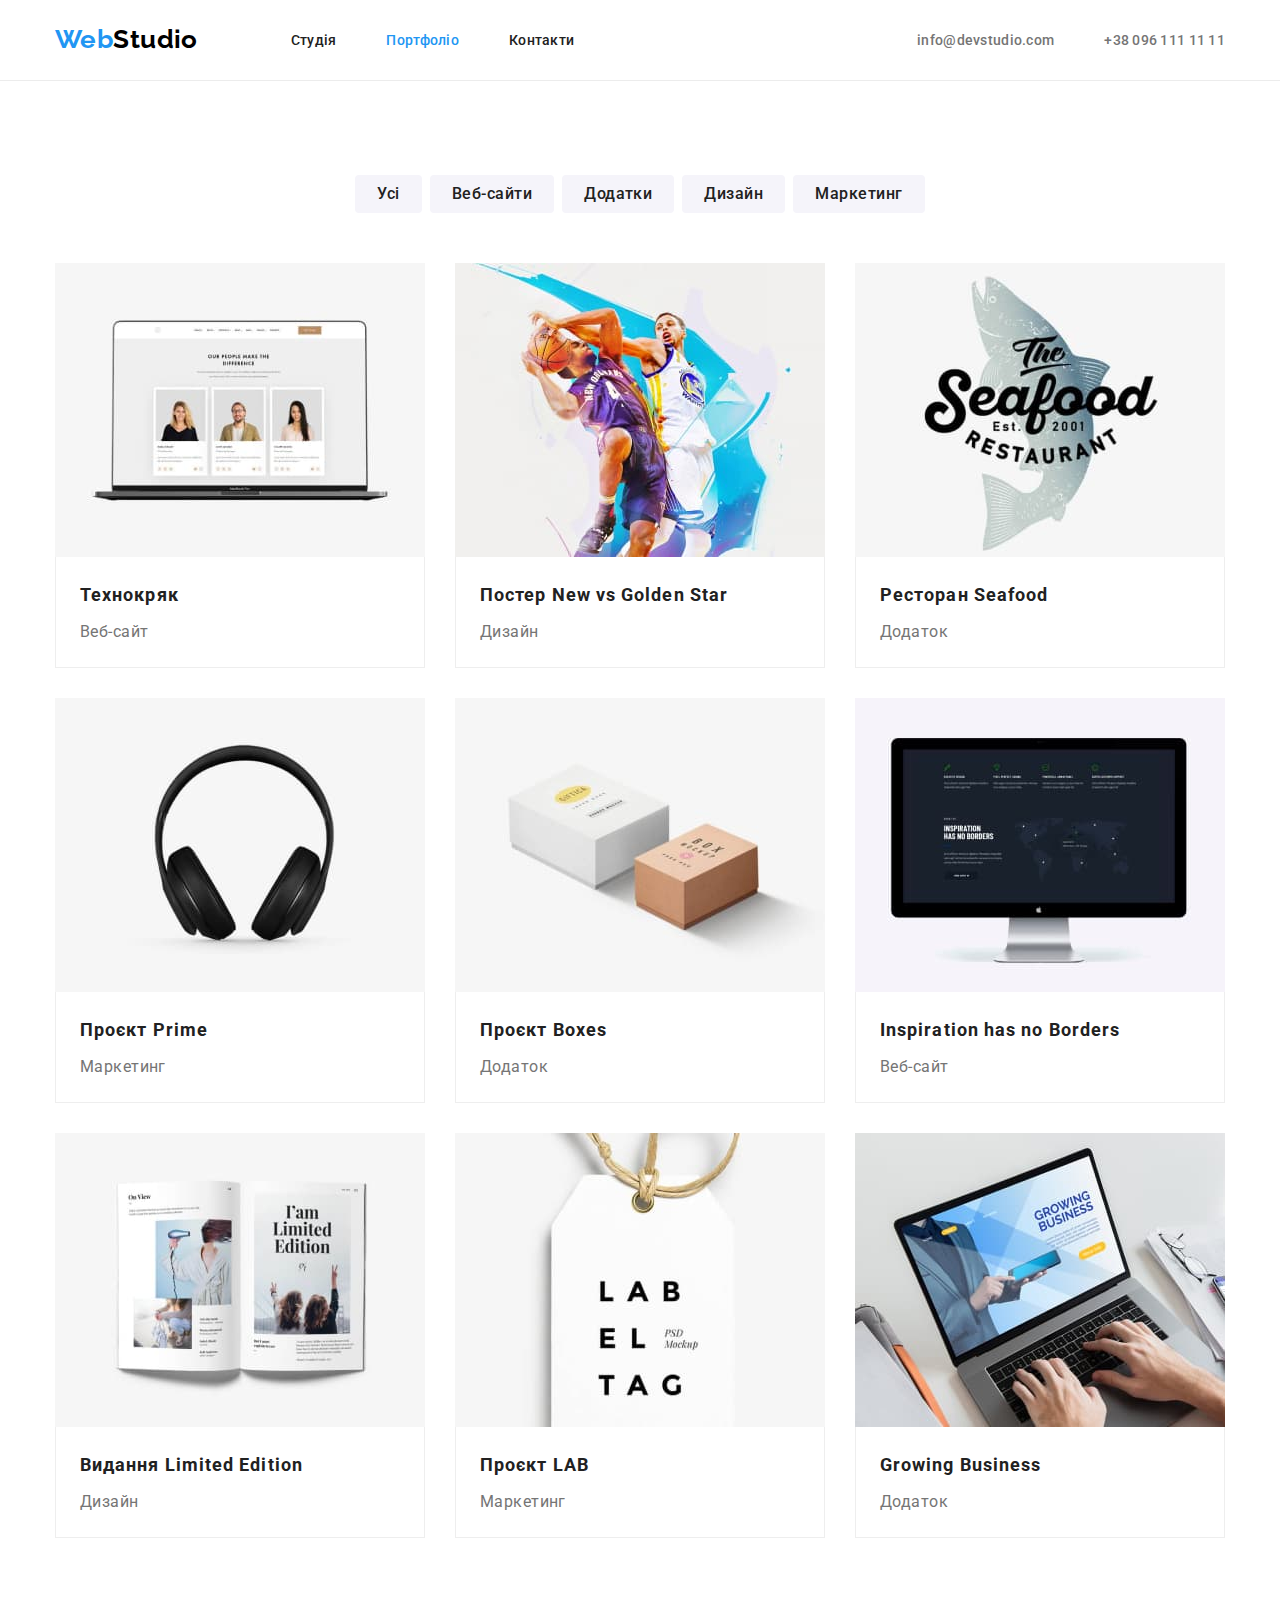
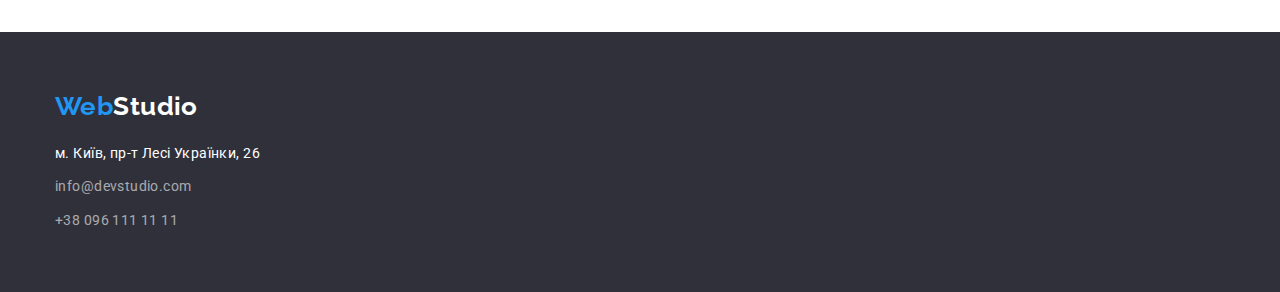
==== portfolio.html @ 5b7ec82a "hw4start" ====
<!DOCTYPE html>
<html lang="uk">
  <head>
    <meta charset="UTF-8" />
    <meta http-equiv="X-UA-Compatible" content="IE=edge" />
    <meta name="viewport" content="width=device-width, initial-scale=1.0" />
    <title>Портфоліо</title>
    <link rel="preconnect" href="https://fonts.googleapis.com" />
    <link rel="preconnect" href="https://fonts.gstatic.com" crossorigin />
    <link
      href="https://fonts.googleapis.com/css2?family=Raleway:wght@700&family=Roboto:wght@400;500;700;900&display=swap"
      rel="stylesheet"
    />
    <link
      rel="stylesheet"
      href="https://cdn.jsdelivr.net/npm/modern-normalize@1.1.0/modern-normalize.min.css"
    />
    <link rel="stylesheet" href="./css/styles.css" />
  </head>
  <body>
    <header class="header-line">
      <div class="container heder-container">
        <nav class="heder-container">
          <a href="./index.html" class="logo header-logo"
            >Web<span class="logo-top">Studio</span></a
          >
          <ul class="site-nav heder-container">
            <li class="menu-item"><a href="./index.html" class="link">Студія</a></li>
            <li class="menu-item"><a href="./portfolio.html" class="link current">Портфоліо</a></li>
            <li class="menu-item"><a href="./index.html" class="link">Контакти</a></li>
          </ul>
        </nav>
        <ul class="header-contacts heder-container">
          <li><a href="mailto:info@devstudio.com" class="above">info@devstudio.com</a></li>
          <li><a href="tel:+380961111111" class="above">+38 096 111 11 11</a></li>
        </ul>
      </div>
    </header>
    <main>
      <section class="portfolio section">
        <div class="container">
          <h1 class="visualy-hidden">Список сфер діяльності</h1>
          <ul class="list-quality buttom-container">
            <li><button type="button" class="button-portfolio">Усі</button></li>
            <li><button type="button" class="button-portfolio">Веб-сайти</button></li>
            <li><button type="button" class="button-portfolio">Додатки</button></li>
            <li><button type="button" class="button-portfolio">Дизайн</button></li>
            <li><button type="button" class="button-portfolio">Маркетинг</button></li>
          </ul>
          <h2 class="visualy-hidden">Сфери діяльності</h2>
          <ul class="projects-title">
            <li class="project-list">
              <img src="./portfolio/tehnokryak.jpg" alt="Технокряк" width="370" />
              <div class="border-card">
                <h3 class="title">Технокряк</h3>
                <p class="list">Веб-сайт</p>
              </div>
            </li>
            <li class="project-list">
              <img
                src="./portfolio/goldenstar.jpg"
                alt="Постер New Orlean vs Golden Star"
                width="370"
              />
              <div class="border-card">
                <h3 class="title">Постер New vs Golden Star</h3>
                <p class="list">Дизайн</p>
              </div>
            </li>
            <li class="project-list">
              <img src="./portfolio/seafood.jpg" alt="Ресторан Seafood" width="370" />
              <div class="border-card">
                <h3 class="title">Ресторан Seafood</h3>
                <p class="list">Додаток</p>
              </div>
            </li>
            <li class="project-list">
              <img src="./portfolio/prime.jpg" alt="Проєкт Prime" width="370" />
              <div class="border-card">
                <h3 class="title">Проєкт Prime</h3>
                <p class="list">Маркетинг</p>
              </div>
            </li>
            <li class="project-list">
              <img src="./portfolio/boxes.jpg" alt="Проєкт Boxes" width="370" />
              <div class="border-card">
                <h3 class="title">Проєкт Boxes</h3>
                <p class="list">Додаток</p>
              </div>
            </li>
            <li class="project-list">
              <img src="./portfolio/inspiration.jpg" alt="Inspiration has no Borders" width="370" />
              <div class="border-card">
                <h3 class="title">Inspiration has no Borders</h3>
                <p class="list">Веб-сайт</p>
              </div>
            </li>
            <li class="project-list">
              <img src="./portfolio/limitededition.jpg" alt="Видання Limited Edition" width="370" />
              <div class="border-card">
                <h3 class="title">Видання Limited Edition</h3>
                <p class="list">Дизайн</p>
              </div>
            </li>
            <li class="project-list">
              <img src="./portfolio/lab.jpg" alt="Проєкт LAB" width="370" />
              <div class="border-card">
                <h3 class="title">Проєкт LAB</h3>
                <p class="list">Маркетинг</p>
              </div>
            </li>
            <li class="project-list">
              <img src="./portfolio/growingbusiness.jpg" alt="Growing Business" width="370" />
              <div class="border-card">
                <h3 class="title">Growing Business</h3>
                <p class="list">Додаток</p>
              </div>
            </li>
          </ul>
        </div>
      </section>
    </main>
    <footer class="site-down">
      <div class="container footer-container">
        <a href="./index.html" class="logo logo-footer">Web<span class="logo-down">Studio</span></a>
        <address class="address">
          <ul class="address-list">
            <li class="address-list-container">
              <a
                href="https://goo.gl/maps/CPtrU1FHBa2aNyZL9"
                target="_blank"
                rel="noopener noreferrer nofollow"
                class="link"
              >
                м. Київ, пр-т Лесі Українки, 26</a
              >
            </li>
            <li class="address-list-container">
              <a href="mailto:info@devstudio.com" class="list">info@devstudio.com</a>
            </li>
            <li class="address-list-container">
              <a href="tel:+380961111111" class="list">+38 096 111 11 11</a>
            </li>
          </ul>
        </address>
      </div>
    </footer>
  </body>
</html>
---- css/styles.css ----
:root {
    --primary-text-color: #212121;
    --secondary-text-color: #757575;
    --accent-text-color: #2196F3;
    --accent-secondary-text-color: #FFFFFF;
    --primary-bcg-color: #2F303A;
    --secondary-bcg-color: #F5F4FA;
    --other-bcg-color: #EEEEEE;
    --text-logo-color: #000000;
    --hr-line-color: #ECECEC;
    --contacts-footer-color: rgba(255, 255, 255, 0.6);
}
*{
    box-sizing: border-box;
}

h1,
h2,
h3,
h4,
p {
    margin-top: 0;
    margin-bottom: 0;
}

ul,
ol {
    margin-top: 0;
    margin-bottom: 0;
    padding-left: 0;
}

img {
    display: block;
}

body {
    background-color: var(--accent-secondary-text-color);
    color: var(--secondary-text-color);
    font-family: Roboto, sans-serif;
    letter-spacing: 0.03em;
    font-size: 14px;

}

.visualy-hidden {
    position: absolute;
    width: 1px;
    height: 1px;
    margin: -1px;
    border: 0;
    padding: 0;

    white-space: nowrap;
    clip-path: inset(100%);
    clip: rect(0 0 0 0);
    overflow: hidden;
}


.button {
    font-family: Roboto, sans-serif;
    font-weight: 700;
    font-size: 16px;
    line-height: 1.87;
    letter-spacing: 0.06em;
    padding: 10px 32px;
    background-color: var(--accent-text-color);
    color: var(--accent-secondary-text-color);
    cursor: pointer;
    min-width: 216px;
    box-shadow: 0px 4px 4px rgba(0, 0, 0, 0.15);
    border-radius: 4px;
    border: none;
    margin: auto;
}
.container {
    width: 1200px;
    margin-left: auto;
    margin-right: auto;
    padding-right: 15px;
    padding-left: 15px;
}
.section {
    padding-top: 94px;
    padding-bottom: 94px;
}

/* Логотип  */

.logo {
    color: var(--accent-text-color);
    font-family: Raleway, sans-serif;
    font-weight: 700;
    font-size: 26px;
    text-decoration: none;
    margin-right: 93px;
   
}

.logo-top {
    color: var(--text-logo-color);
}

.logo-down {
    color: var(--accent-secondary-text-color);
}
.header-logo{
    padding: 25px 0;
}
/* < !-- Навигация по сайту  --> */

.site-nav .link {
    color: var(--primary-text-color);
    font-weight: 500;
    letter-spacing: 0.02em;
    text-decoration: none;
    cursor: pointer;
   
   

}
.site-nav{
column-gap: 50px;
}

.site-nav .link:hover,
.site-nav .link:focus {
    color: var(--accent-text-color);
}

/* Контакты */
.heder-container{
display: flex;
align-items: center;
}
.header-contacts,
.site-nav {
    list-style: none;
}
.header-contacts{
    margin-left: auto;
    column-gap: 50px;
}

.site-nav .link:hover,
.site-nav .link:focus {
    color: var(--accent-text-color);
}

.site-nav .link.current {
    color: var(--accent-text-color);
}

.header-contacts .above {
    color: var(--secondary-text-color);
    font-weight: 500;
    letter-spacing: 0.02em;
    text-decoration: none;
}

.header-contacts .above:hover,
.header-contacts .above:focus {
    color: var(--accent-text-color);
}

/* Фон*/

.hero {
    background-color: var(--primary-bcg-color);
    padding: 200px 0;
    text-align: center;
    }



.hero-title {
    font-weight: 900;
    font-size: 44px;
    line-height: 1.36;
    width: 696px;
    text-align: center;
    letter-spacing: 0.06em;
    text-transform: uppercase;
    color: var(--accent-secondary-text-color);
    align-items: center;
    margin: auto;
    margin-bottom: 30px;
    
}

/* Пункты*/
/* Наш подход */
.list-quality-container{
    display: flex;
   column-gap: 30px;
}

.list-photo,
.list-quality {
    list-style: none;
}

.quality-title {
    font-weight: 700;
    font-size: 36px;
    text-align: center;
    color: var(--primary-text-color);
}

.list-title {
    font-size: 14px;
    font-weight: 700;
    line-height: 1.14;
    color: var(--primary-text-color);
    text-transform: uppercase;
}

.list-quality .text {
    line-height: 1.72;
    color: var(--secondary-text-color);
}

/* Чем занимаемся */

.work-title {
    font-weight: 700;
    font-size: 36px;
    line-height: 1.16;
    text-align: center;
    color: var(--primary-text-color);
    margin-bottom: 50px;
}

.work-title .list {
    list-style: none;
}
.list-photo-container{
    display: flex;
    column-gap: 30px;
}
.work{
    padding-top: 0;
}

/* Наша команда*/

.list-name {
    list-style: none;
}

.employees {
    background-color: #F5F4FA;
}

.employees-title {
    font-weight: 700;
    font-size: 36px;
    line-height: 1.16;
    text-align: center;
    color: var(--primary-text-color);
    margin-bottom: 50px;

}

.list-name .title-name {
    font-weight: 500;
    font-size: 16px;
    color: var(--primary-text-color);
}
.list-name-container{
    display: flex;
    column-gap: 30px;
    text-align: center;
}
    
    .title-name {   
    background-color: var(--accent-secondary-text-color);
    box-shadow: 0px 1px 3px rgba(0, 0, 0, 0.12), 0px 1px 1px rgba(0, 0, 0, 0.14), 0px 2px 1px rgba(0, 0, 0, 0.2);
    border-radius: 0px 0px 4px 4px;
}
.team{
    padding:30px 0;
}
.name-container{
    font-weight: 500;
    font-size: 16px;
    line-height: 19px;
    
}
.text{

    margin-top: 10px;
}

.list-name .text {
    font-weight: 400;
    font-size: 16px;
    color: var(--secondary-text-color);
}

/* Футер*/

.site-down {
    background-color: var(--primary-bcg-color);
    padding: 60px 0;
}

.address {
    font-style: normal;
    margin-top: 20px;
}

.address .address-list {
    list-style: none;
    display: flex;
    flex-direction: column;
}
.address-list-container:not(:last-child){
    margin-bottom: 9px;
}
.address-list .link {
    color: var(--accent-secondary-text-color);
    line-height: 1.72;
    text-decoration: none;
    
}

.address-list .list {
    line-height: 1.72;
    color: rgba(255, 255, 255, 0.6);
    text-decoration: none;
}

.address-list .link:hover,
.address-list .link:focus {
    color: var(--accent-text-color);
}

.address-list .list:hover,
.address-list .list:focus {
    color: var(--accent-text-color);
}

/* Портфолио */
.header-line{
    border-bottom: 1px solid var(--hr-line-color);
}
.portfolio {
    list-style: none;
}

.button-portfolio {
    font-family: 'Roboto';
    font-style: normal;
    font-weight: 500;
    font-size: 16px;
    line-height: 1.62;
    letter-spacing: 0.03em;
    color: var(--primary-text-color);
    background-color: var(--secondary-bcg-color);
    border-radius: 4px;
    padding: 6px 22px;
    border: none;
    cursor: pointer;
}
.buttom-container{
    display: flex;
    column-gap: 8px;
    justify-content: center;
    margin-bottom: 50px;
}
.button-portfolio:hover,
.button-portfolio:focus {
    background-color: var(--accent-text-color);
    color: var(--accent-secondary-text-color);
    box-shadow: 0px 3px 1px rgba(0, 0, 0, 0.1), 0px 1px 2px rgba(0, 0, 0, 0.08), 0px 2px 2px rgba(0, 0, 0, 0.12);
}

.projects {
    font-weight: 700;
    font-size: 36px;
    text-align: center;
    color: var(--primary-text-color);
}

.border-card{
    padding-top: 20px;
    padding-left: 24px;
    padding-bottom: 20px;
    padding-right: 24px;
    border: 1px solid #EEEEEE;
    border-top: none;
}

.project-list .title {
    font-weight: 700;
    font-size: 18px;
    line-height: 2;
    letter-spacing: 0.06em;
    color: var(--primary-text-color);
    margin-bottom: 4px;
}

.project-list .list {
    font-size: 16px;
    line-height: 1.87;
    
    
}

.projects-title {
    list-style: none;
    display: flex;
    flex-wrap: wrap;
    gap: 30px;
    justify-content: center; 
}
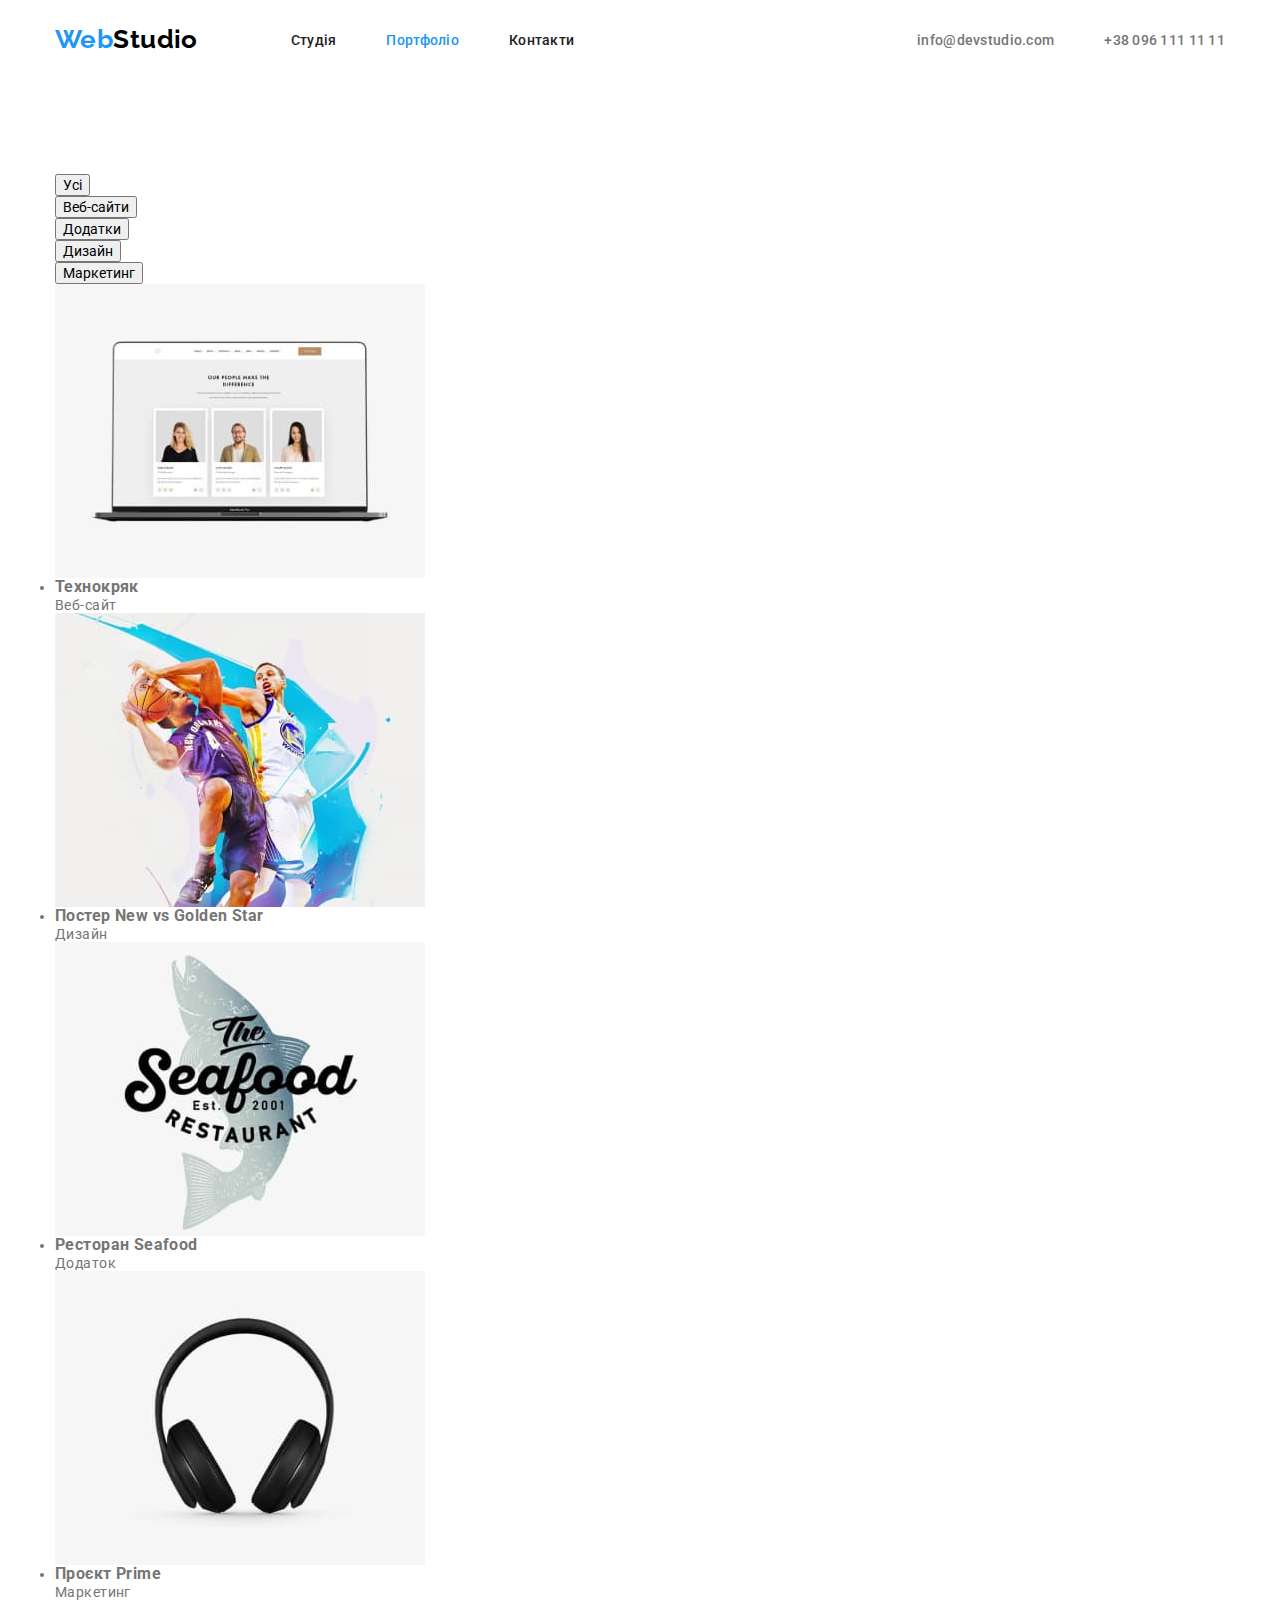
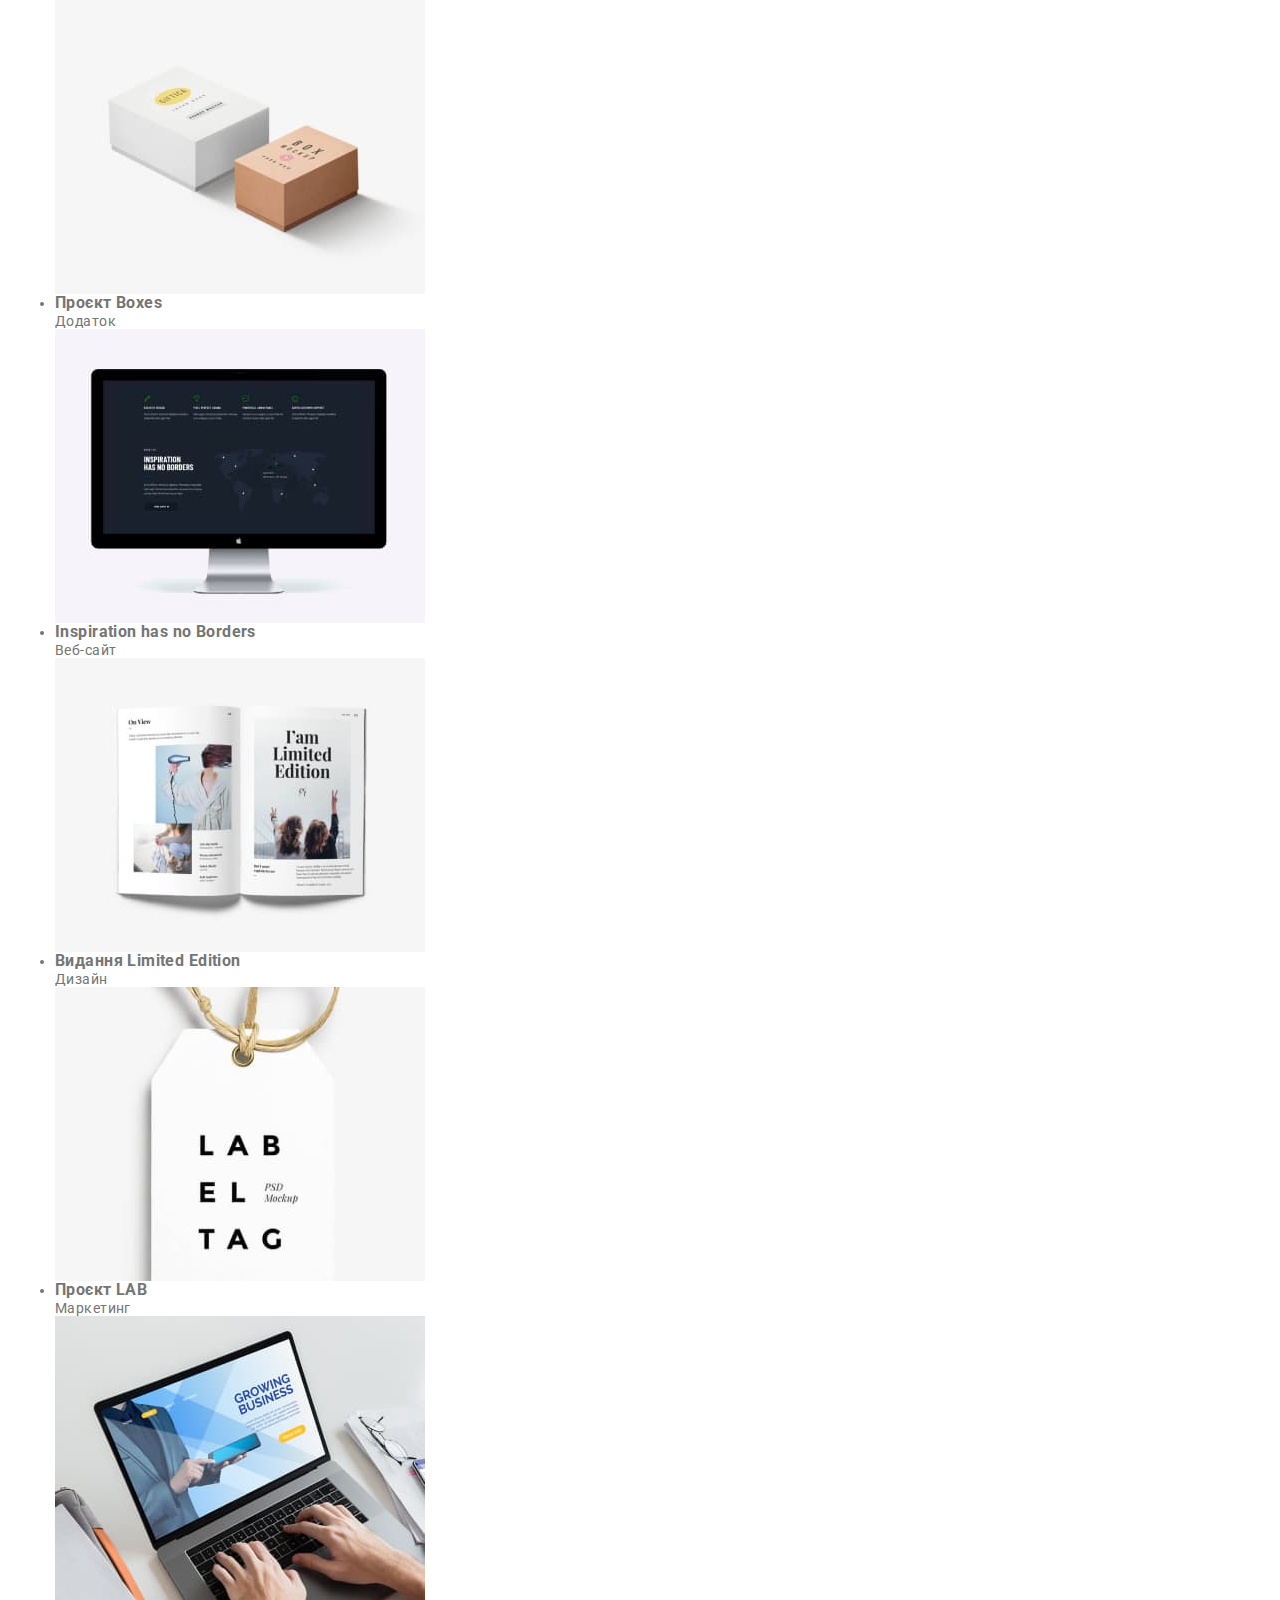
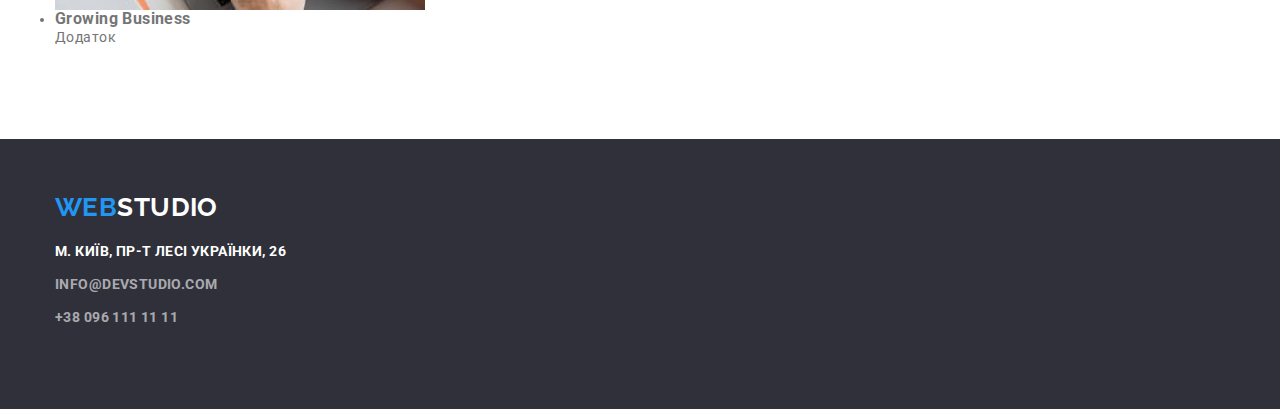
==== commit 64bb6fef: "chengeshw" ====
--- a/portfolio.html
+++ b/portfolio.html
@@ -15,7 +15,8 @@
       rel="stylesheet"
       href="https://cdn.jsdelivr.net/npm/modern-normalize@1.1.0/modern-normalize.min.css"
     />
-    <link rel="stylesheet" href="./css/styles.css" />
+    <link rel="stylesheet" href="./css/styles.css" 
+    />
   </head>
   <body>
     <header class="header-line">
--- a/css/styles.css
+++ b/css/styles.css
@@ -151,18 +151,38 @@
 .site-nav .link.current {
     color: var(--accent-text-color);
 }
+.icon-contacts{
+    display: flex;
+    align-items:center ;
+}
+
 
 .header-contacts .above {
+    display: inline-flex;
+    align-items: center;
     color: var(--secondary-text-color);
     font-weight: 500;
     letter-spacing: 0.02em;
     text-decoration: none;
 }
-
+.icon-phone {
+    width: 10px;
+    height: 16px;
+    fill: #757575;
+    margin-right: 10px;
+}
+
+.icon-envelope {
+    width: 16px;
+    height: 12px;
+    fill: #757575;
+    margin-right: 10px;
+}
 .header-contacts .above:hover,
 .header-contacts .above:focus {
     color: var(--accent-text-color);
 }
+
 
 /* Фон*/
 
@@ -170,6 +190,8 @@
     background-color: var(--primary-bcg-color);
     padding: 200px 0;
     text-align: center;
+    background-image: linear-gradient(rgba(47, 48, 58, 0.4),rgba(47, 48, 58, 0.4)), url("../img/imghero.jpg");
+    background-size: cover;
     }
 
 
@@ -194,6 +216,7 @@
 .list-quality-container{
     display: flex;
    column-gap: 30px;
+
 }
 
 .list-photo,
@@ -206,6 +229,24 @@
     font-size: 36px;
     text-align: center;
     color: var(--primary-text-color);
+}
+.icon-border{
+    display: flex;
+    justify-content: center;
+    align-items: center;
+    width: 270px;
+    height: 120px;
+    background-color: var(--secondary-bcg-color);
+    border-radius: 4px;
+    margin-bottom: 30px;
+}
+
+.icon-quality {
+        width: 70px;
+        height: 70px;
+
+        
+        
 }
 
 .list-title {
@@ -274,7 +315,7 @@
     text-align: center;
 }
     
-    .title-name {   
+.title-name {   
     background-color: var(--accent-secondary-text-color);
     box-shadow: 0px 1px 3px rgba(0, 0, 0, 0.12), 0px 1px 1px rgba(0, 0, 0, 0.14), 0px 2px 1px rgba(0, 0, 0, 0.2);
     border-radius: 0px 0px 4px 4px;
@@ -291,6 +332,7 @@
 .text{
 
     margin-top: 10px;
+    margin-bottom: 16px;
 }
 
 .list-name .text {
@@ -298,10 +340,82 @@
     font-size: 16px;
     color: var(--secondary-text-color);
 }
+.social-list {
+    display: flex;
+    list-style: none;
+    justify-content: center;
+    column-gap: 10px;
+}
+.sotial-list-link {
+    display: flex;
+    align-items: center;
+    justify-content: center;
+    width: 44px;
+    height: 44px;
+    border-radius: 50%;
+    background-color: #FFFFFF;
+}
+.sotial-list-link:hover,
+.sotial-list-link:focus{
+    background-color: var(--accent-text-color);
+}
+.sotial-list-icon{
+    width: 20px;
+    height: 20px;
+    fill: #AFB1B8;
+}
+.sotial-list-link:hover .sotial-list-icon,
+.sotial-list-link:focus .sotial-list-icon {
+    fill: var(--accent-secondary-text-color);
+}
+/* Постійні клієнти*/
+
+.customer-title {
+    font-weight: 700;
+    font-size: 36px;
+    line-height: 42px;
+    text-align: center;
+    letter-spacing: 0.03em;
+   color: var(--primary-text-color);
+   margin-bottom: 50px;
+}
+.customer-list{
+    display: flex;
+    gap: 30px;
+    list-style: none;
+  }
+  .customer-link {
+      display: flex;
+      align-items: center;
+      justify-content: center;
+      width: 170px;
+      height: 92px;
+      border: 1px solid #AFB1B8;
+      border-radius: 4px;
+  }
+  .customer-link:hover,
+  .customer-link:focus {
+      border-color: var(--accent-text-color);
+  }
+.customer-icon {
+    width: 106px;
+    height: 60px;
+    fill: #AFB1B8;
+    
+}
+
+.customer-link:hover .customer-icon,
+.customer-link:focus .customer-icon{
+    fill: var(--accent-text-color);
+    cursor: pointer;
+}
+
 
 /* Футер*/
 
 .site-down {
+    display: flex;
+    align-items: baseline;
     background-color: var(--primary-bcg-color);
     padding: 60px 0;
 }
@@ -315,6 +429,7 @@
     list-style: none;
     display: flex;
     flex-direction: column;
+    margin-right: 70px;
 }
 .address-list-container:not(:last-child){
     margin-bottom: 9px;
@@ -341,9 +456,56 @@
 .address-list .list:focus {
     color: var(--accent-text-color);
 }
+.footer-social{
+    align-items: baseline;
+}
+.footer-container{
+    font-weight: 700;
+        font-size: 14px;
+        line-height: 16px;
+        letter-spacing: 0.03em;
+        text-transform: uppercase;
+        color: #FFFFFF;
+        margin-bottom: 20px;
+   
+}
+
+.footer-social-list {
+    display: flex;
+    list-style: none;
+    justify-content: center;
+    column-gap: 10px;
+}
+
+.footer-sotial-list-link {
+    display: flex;
+    align-items: center;
+    justify-content: center;
+    width: 44px;
+    height: 44px;
+    border-radius: 50%;
+    background-color:  rgba(255, 255, 255, 0.1);
+    box-shadow: 0px 4px 4px rgba(0, 0, 0, 0.25);
+}
+
+.footer-sotial-list-link:hover,
+.footer-sotial-list-link:focus {
+    background-color: var(--accent-text-color);
+}
+
+.footer-sotial-list-icon {
+    width: 20px;
+    height: 20px;
+    fill: var(--accent-secondary-text-color);
+}
+
+.footer-sotial-list-link:hover .footer-sotial-list-icon,
+.footer-sotial-list-link:focus .footer-sotial-list-icon {
+    fill: var(--accent-secondary-text-color);
 
 /* Портфолио */
-.header-line{
+
+.header-line {
     border-bottom: 1px solid var(--hr-line-color);
 }
 .portfolio {
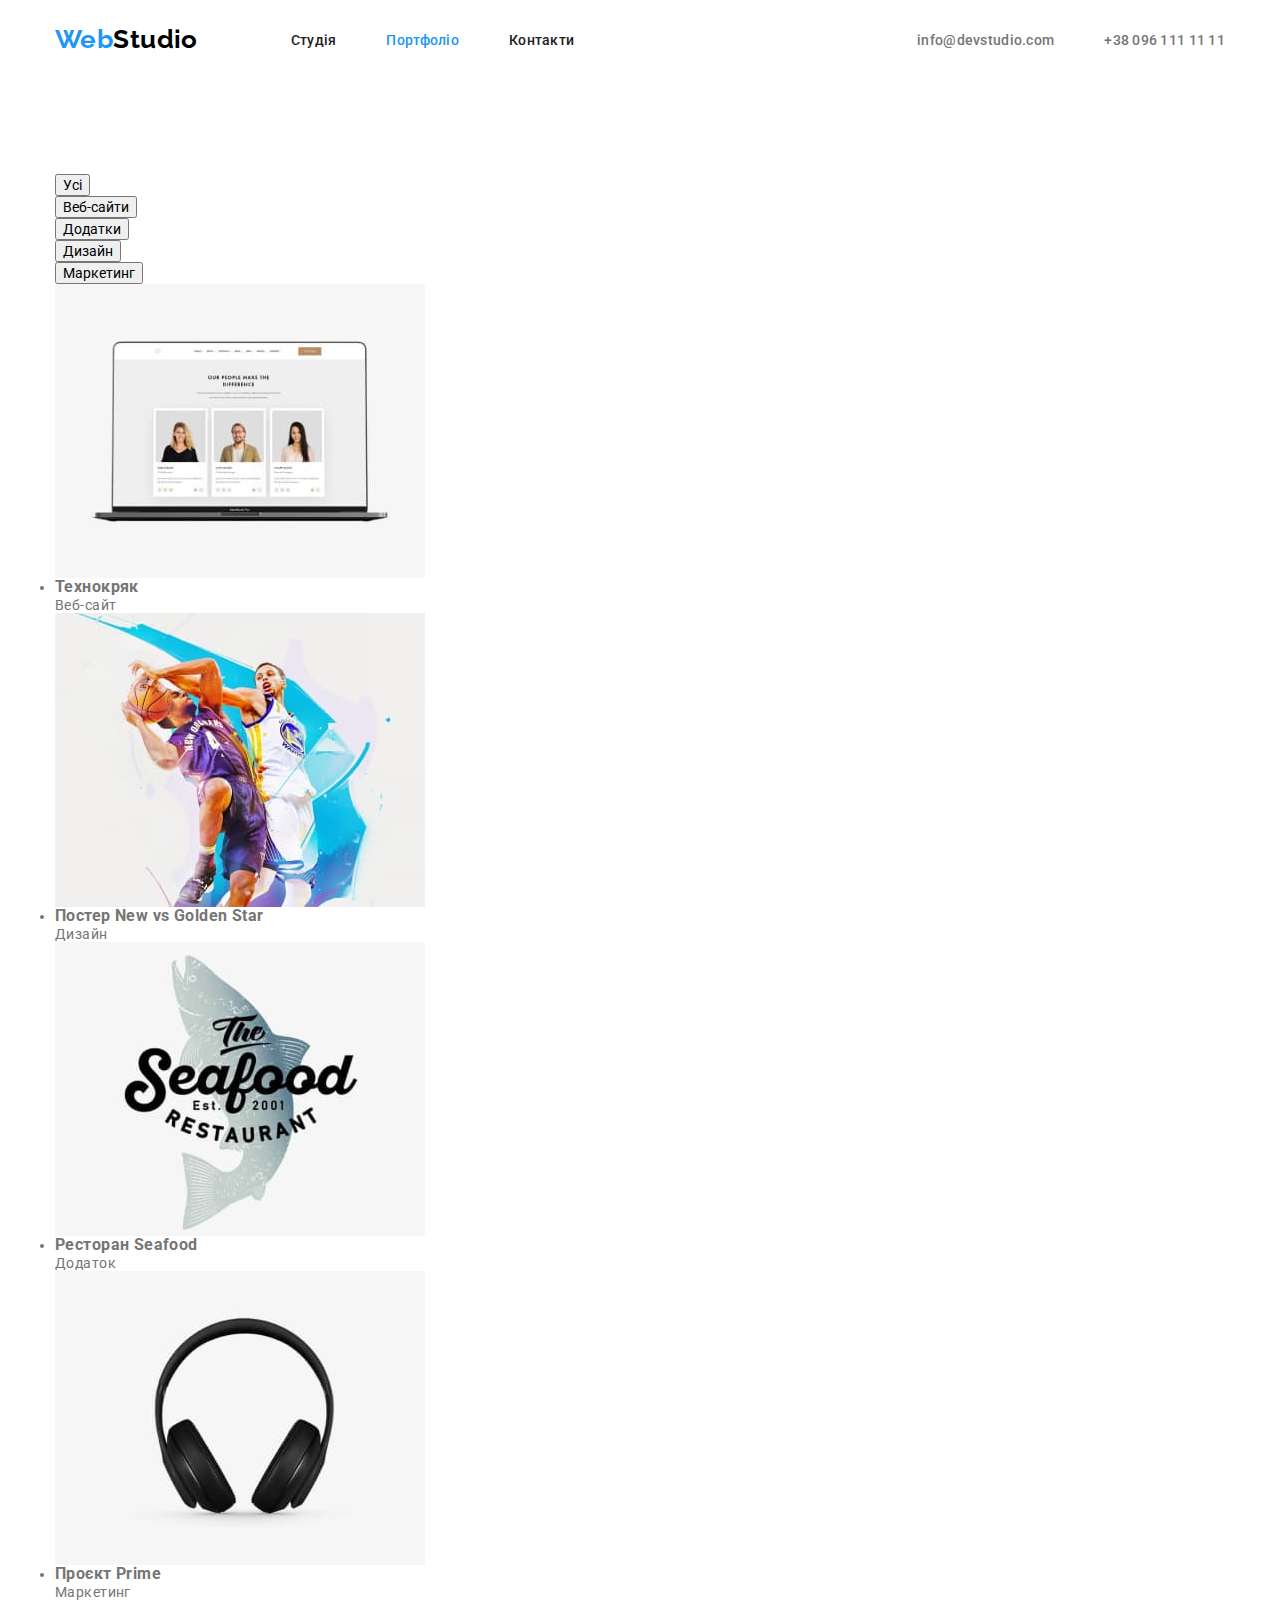
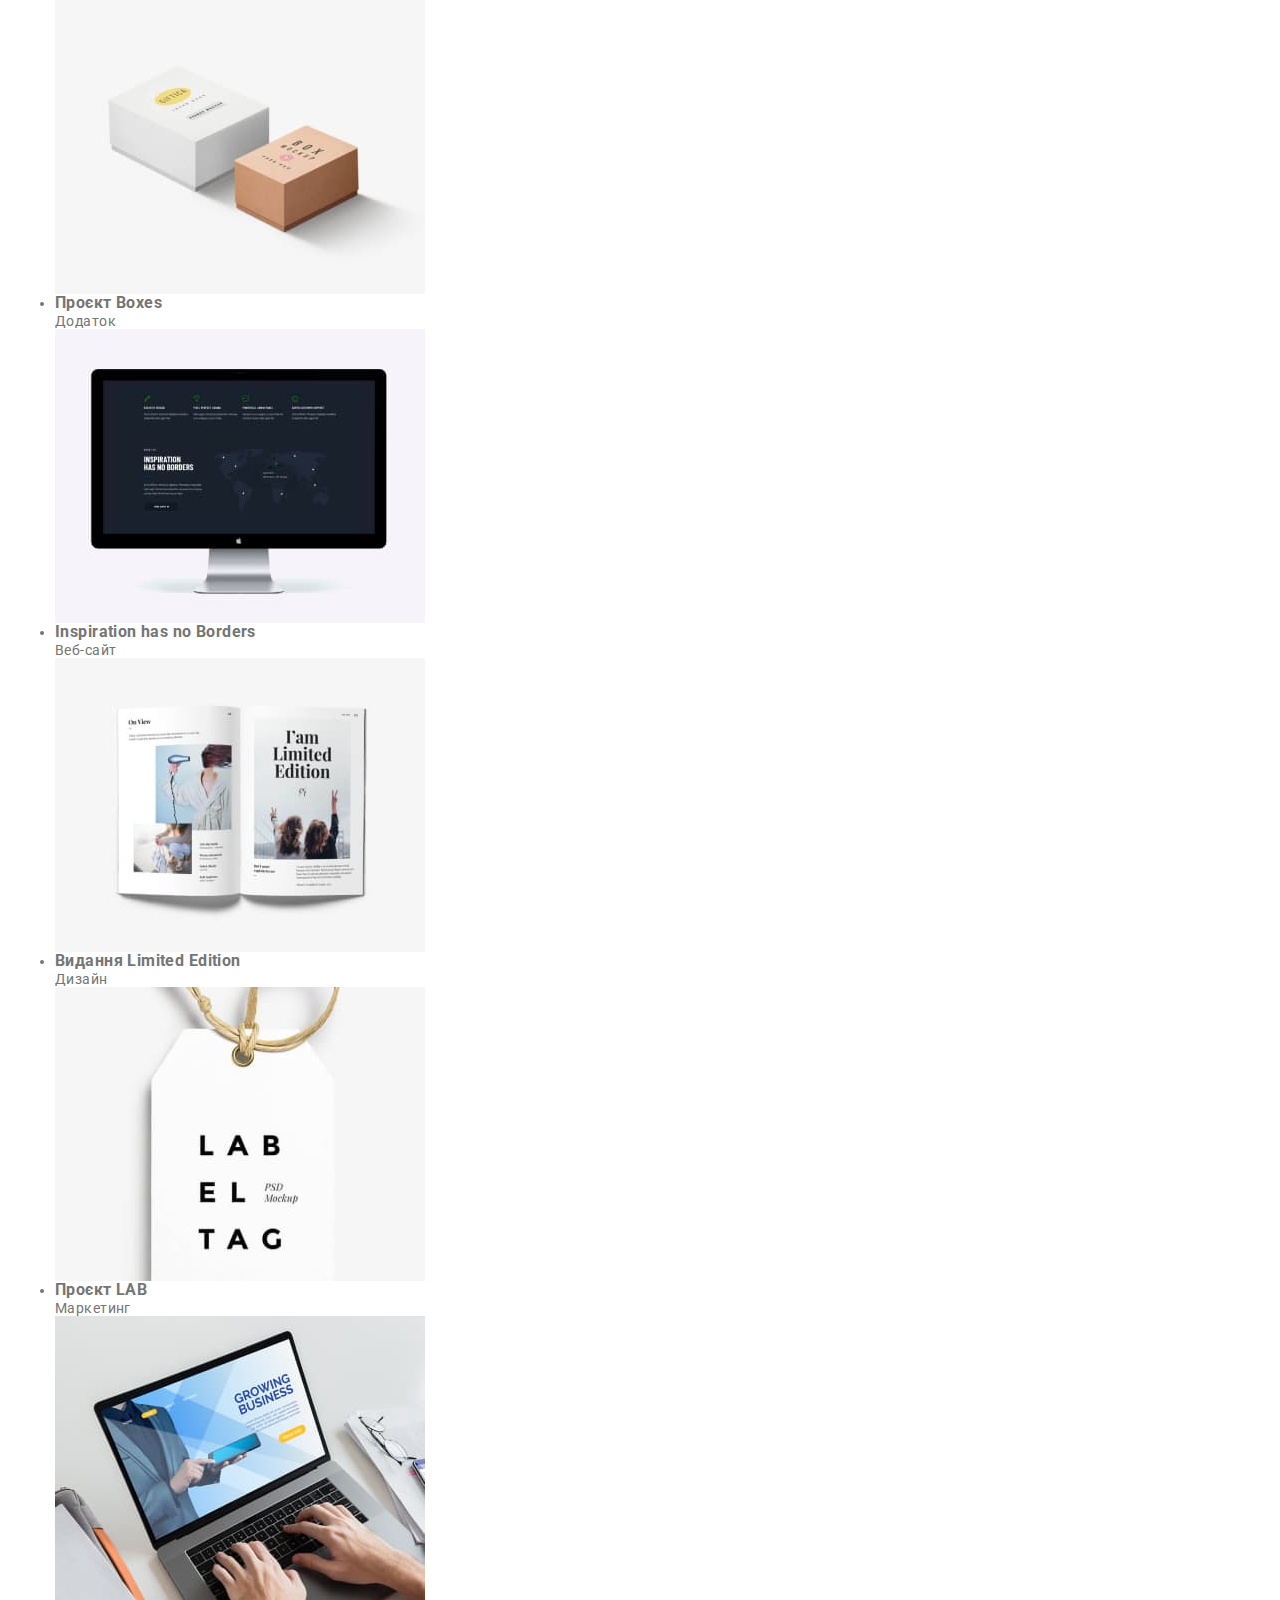
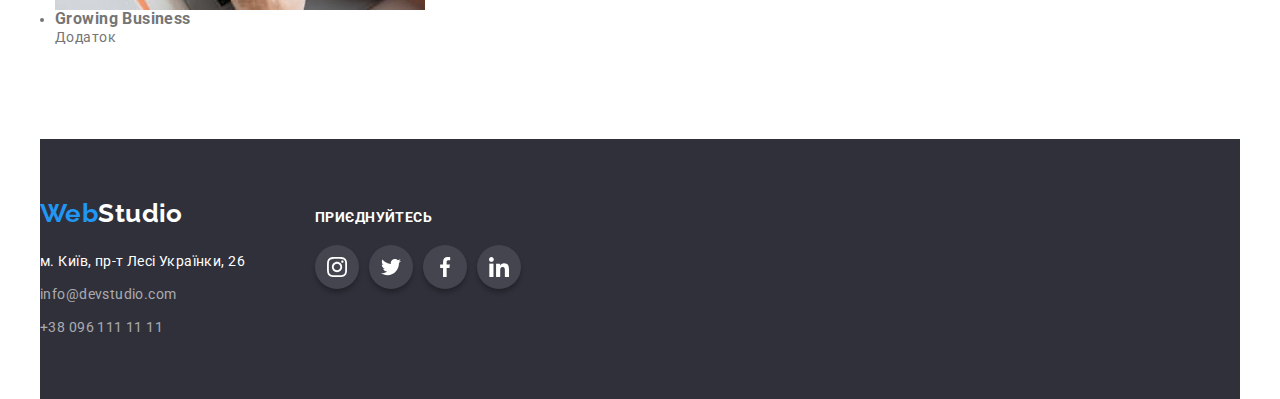
==== commit 75bf0014: "portfoliofooter" ====
--- a/portfolio.html
+++ b/portfolio.html
@@ -15,8 +15,7 @@
       rel="stylesheet"
       href="https://cdn.jsdelivr.net/npm/modern-normalize@1.1.0/modern-normalize.min.css"
     />
-    <link rel="stylesheet" href="./css/styles.css" 
-    />
+        <link rel="stylesheet" href="./css/styles.css" />
   </head>
   <body>
     <header class="header-line">
@@ -121,8 +120,8 @@
         </div>
       </section>
     </main>
-    <footer class="site-down">
-      <div class="container footer-container">
+    <footer class="site-down container">
+      <div class ="">
         <a href="./index.html" class="logo logo-footer">Web<span class="logo-down">Studio</span></a>
         <address class="address">
           <ul class="address-list">
@@ -144,7 +143,40 @@
             </li>
           </ul>
         </address>
-      </div>
+        </div>
+             <div class="footer-social">
+                <h3 class="footer-container">приєднуйтесь</h3>
+                <ul class="footer-social-list">
+                  <li class="footer-social-list-item">
+                    <a href="" class="footer-sotial-list-link">
+                      <svg aria-label="іконка інстаграму" class="footer-sotial-list-icon">
+                        <use href="./images/sprite.svg#icon-instagram"></use>
+                      </svg>
+                    </a>
+                  </li>
+                  <li class="footer-social-list-item">
+                    <a href="" class="footer-sotial-list-link">
+                      <svg aria-label="іконка твітеру" class="footer-sotial-list-icon">
+                        <use href="./images/sprite.svg#icon-twitter"></use>
+                      </svg>
+                    </a>
+                  </li>
+                  <li class="footer-social-list-item">
+                    <a href="" class="footer-sotial-list-link">
+                      <svg aria-label="іконка фейсбуку" class="footer-sotial-list-icon">
+                        <use href="./images/sprite.svg#icon-facebook"></use>
+                      </svg>
+                    </a>
+                  </li>
+                  <li class="footer-social-list-item">
+                    <a href="" class="footer-sotial-list-link">
+                      <svg aria-label="іконка лікедину" class="footer-sotial-list-icon">
+                        <use href="./images/sprite.svg#icon-linkedin"></use>
+                      </svg>
+                    </a>
+                  </li>
+                </ul>
+              </div>
     </footer>
   </body>
 </html>
--- a/css/styles.css
+++ b/css/styles.css
@@ -508,6 +508,7 @@
 .header-line {
     border-bottom: 1px solid var(--hr-line-color);
 }
+
 .portfolio {
     list-style: none;
 }
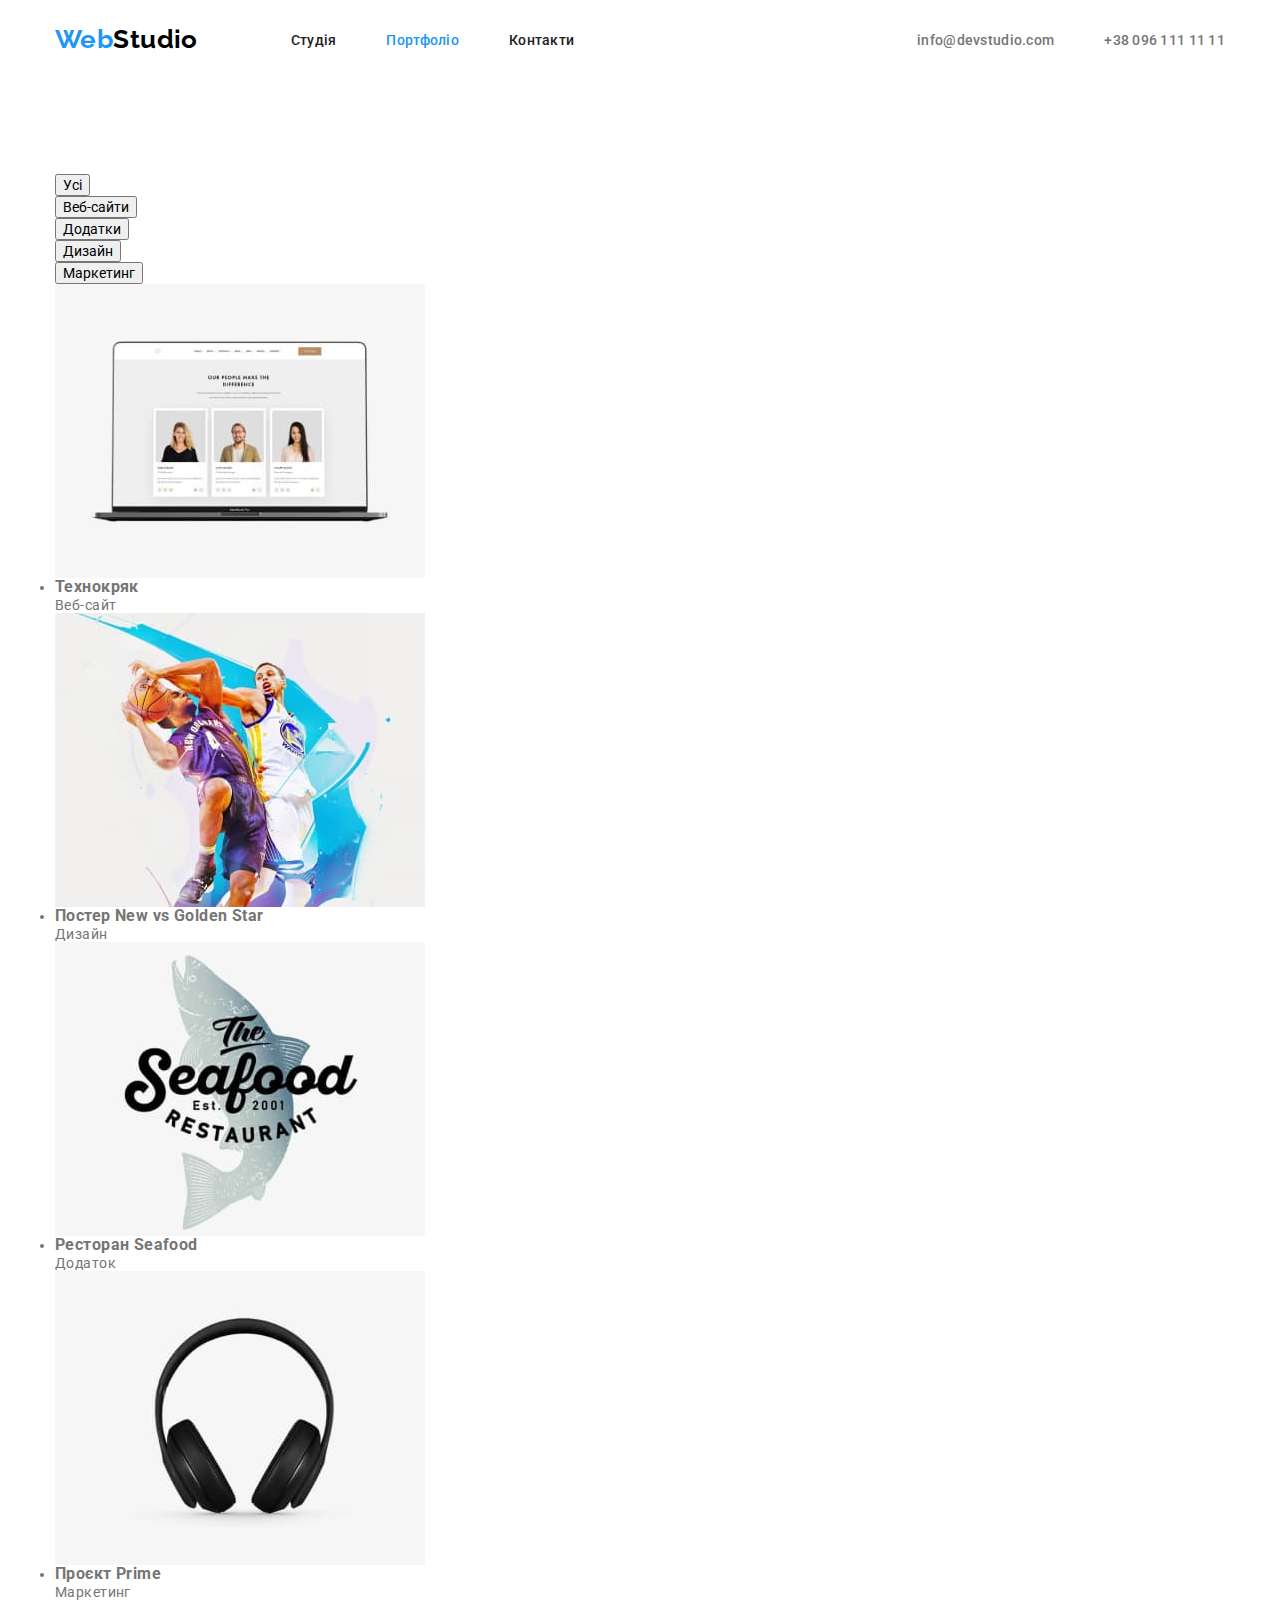
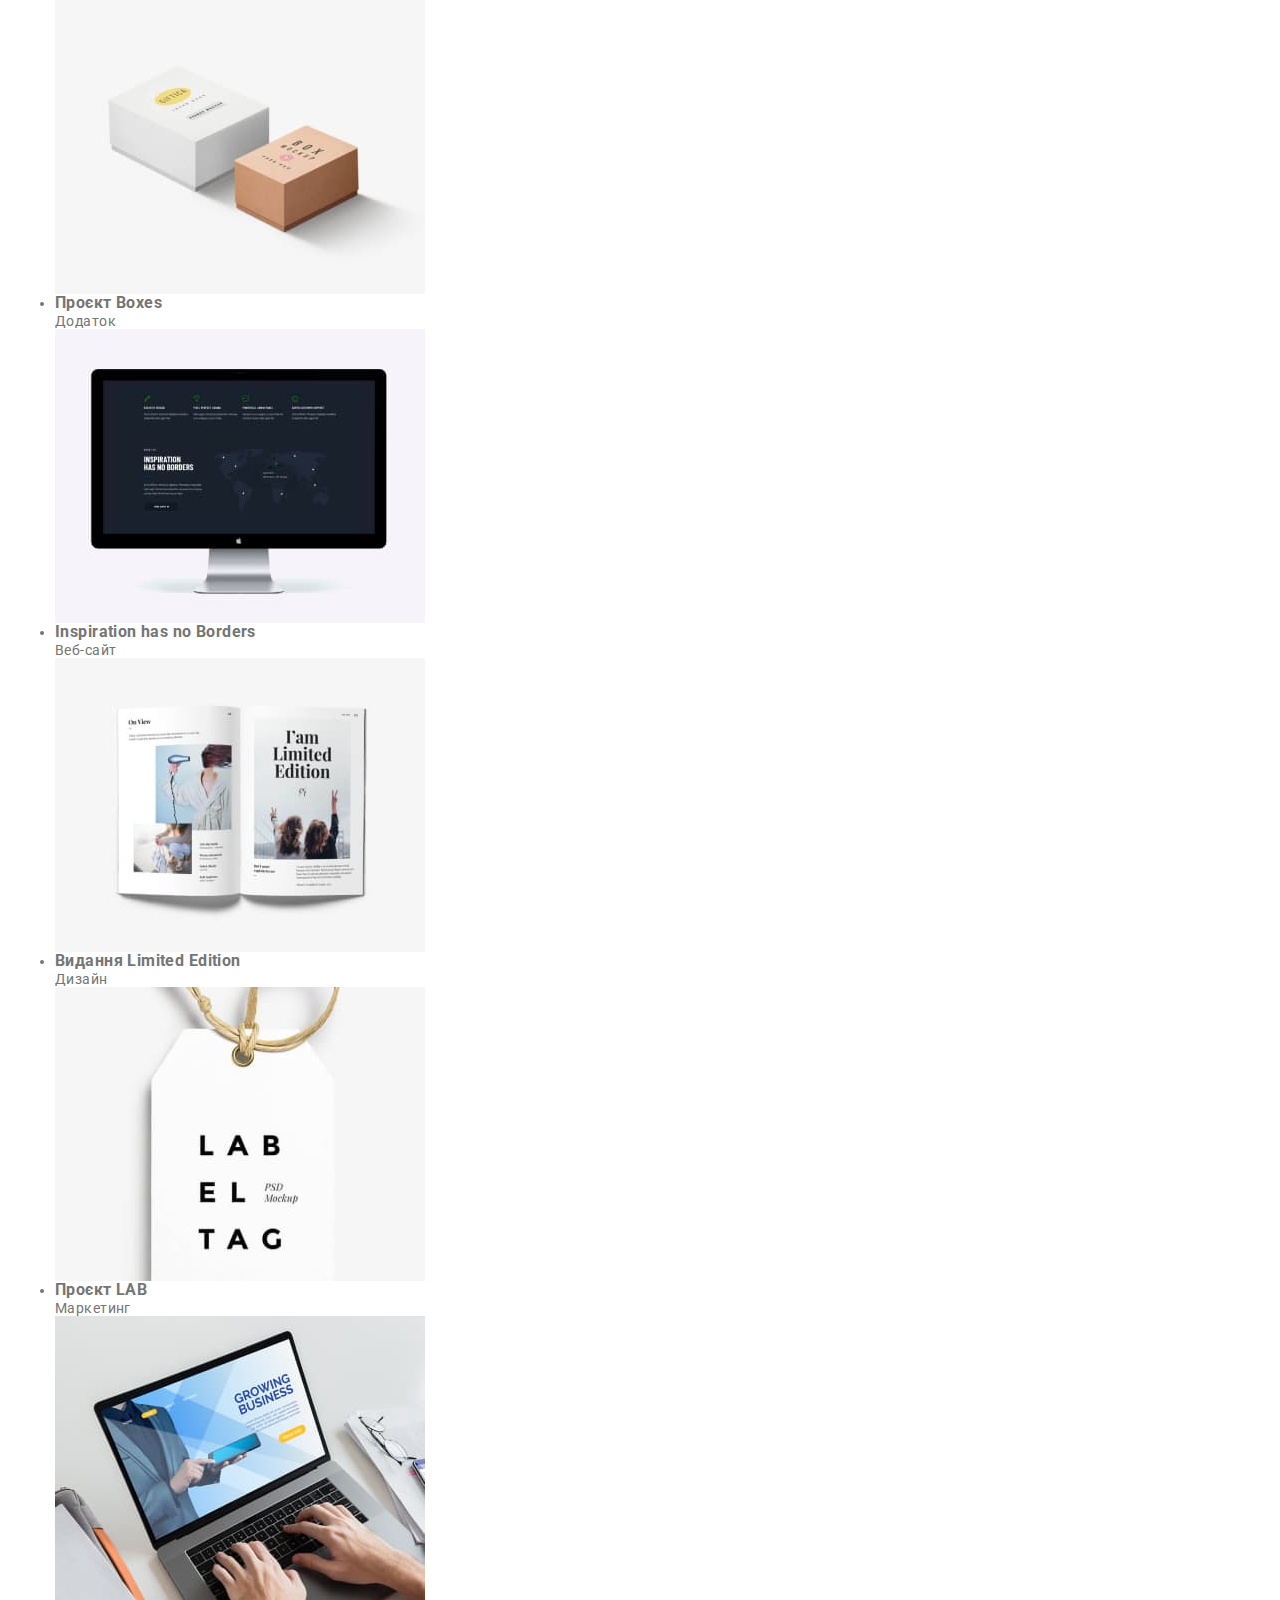
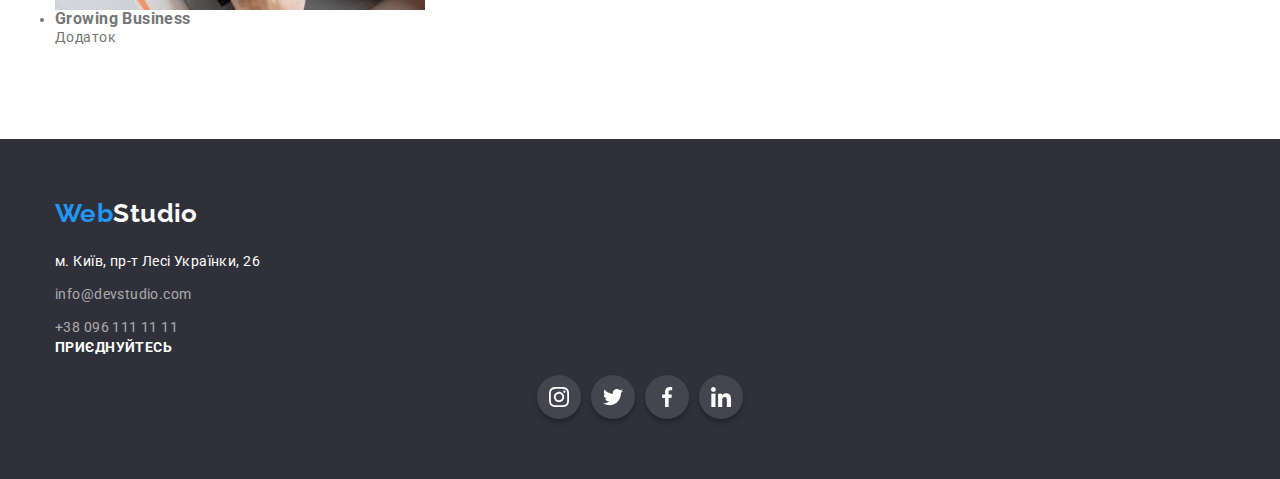
==== commit d097f8bb: "fuck2" ====
--- a/portfolio.html
+++ b/portfolio.html
@@ -15,7 +15,7 @@
       rel="stylesheet"
       href="https://cdn.jsdelivr.net/npm/modern-normalize@1.1.0/modern-normalize.min.css"
     />
-        <link rel="stylesheet" href="./css/styles.css" />
+    <link rel="stylesheet" href="./css/styles.css" />
   </head>
   <body>
     <header class="header-line">
@@ -120,63 +120,67 @@
         </div>
       </section>
     </main>
-    <footer class="site-down container">
-      <div class ="">
-        <a href="./index.html" class="logo logo-footer">Web<span class="logo-down">Studio</span></a>
-        <address class="address">
-          <ul class="address-list">
-            <li class="address-list-container">
-              <a
-                href="https://goo.gl/maps/CPtrU1FHBa2aNyZL9"
-                target="_blank"
-                rel="noopener noreferrer nofollow"
-                class="link"
-              >
-                м. Київ, пр-т Лесі Українки, 26</a
-              >
+    <footer class="site-down">
+      <div class="container">
+        <div>
+          <a href="./index.html" class="logo logo-footer"
+            >Web<span class="logo-down">Studio</span></a
+          >
+          <address class="address">
+            <ul class="address-list">
+              <li class="address-list-container">
+                <a
+                  href="https://goo.gl/maps/CPtrU1FHBa2aNyZL9"
+                  target="_blank"
+                  rel="noopener noreferrer nofollow"
+                  class="link"
+                >
+                  м. Київ, пр-т Лесі Українки, 26</a
+                >
+              </li>
+              <li class="address-list-container">
+                <a href="mailto:info@devstudio.com" class="list">info@devstudio.com</a>
+              </li>
+              <li class="address-list-container">
+                <a href="tel:+380961111111" class="list">+38 096 111 11 11</a>
+              </li>
+            </ul>
+          </address>
+        </div>
+        <div class="footer-social">
+          <h3 class="footer-container">приєднуйтесь</h3>
+          <ul class="footer-social-list">
+            <li class="footer-social-list-item">
+              <a href="" class="footer-sotial-list-link">
+                <svg aria-label="іконка інстаграму" class="footer-sotial-list-icon">
+                  <use href="./images/sprite.svg#icon-instagram"></use>
+                </svg>
+              </a>
             </li>
-            <li class="address-list-container">
-              <a href="mailto:info@devstudio.com" class="list">info@devstudio.com</a>
+            <li class="footer-social-list-item">
+              <a href="" class="footer-sotial-list-link">
+                <svg aria-label="іконка твітеру" class="footer-sotial-list-icon">
+                  <use href="./images/sprite.svg#icon-twitter"></use>
+                </svg>
+              </a>
             </li>
-            <li class="address-list-container">
-              <a href="tel:+380961111111" class="list">+38 096 111 11 11</a>
+            <li class="footer-social-list-item">
+              <a href="" class="footer-sotial-list-link">
+                <svg aria-label="іконка фейсбуку" class="footer-sotial-list-icon">
+                  <use href="./images/sprite.svg#icon-facebook"></use>
+                </svg>
+              </a>
+            </li>
+            <li class="footer-social-list-item">
+              <a href="" class="footer-sotial-list-link">
+                <svg aria-label="іконка лікедину" class="footer-sotial-list-icon">
+                  <use href="./images/sprite.svg#icon-linkedin"></use>
+                </svg>
+              </a>
             </li>
           </ul>
-        </address>
         </div>
-             <div class="footer-social">
-                <h3 class="footer-container">приєднуйтесь</h3>
-                <ul class="footer-social-list">
-                  <li class="footer-social-list-item">
-                    <a href="" class="footer-sotial-list-link">
-                      <svg aria-label="іконка інстаграму" class="footer-sotial-list-icon">
-                        <use href="./images/sprite.svg#icon-instagram"></use>
-                      </svg>
-                    </a>
-                  </li>
-                  <li class="footer-social-list-item">
-                    <a href="" class="footer-sotial-list-link">
-                      <svg aria-label="іконка твітеру" class="footer-sotial-list-icon">
-                        <use href="./images/sprite.svg#icon-twitter"></use>
-                      </svg>
-                    </a>
-                  </li>
-                  <li class="footer-social-list-item">
-                    <a href="" class="footer-sotial-list-link">
-                      <svg aria-label="іконка фейсбуку" class="footer-sotial-list-icon">
-                        <use href="./images/sprite.svg#icon-facebook"></use>
-                      </svg>
-                    </a>
-                  </li>
-                  <li class="footer-social-list-item">
-                    <a href="" class="footer-sotial-list-link">
-                      <svg aria-label="іконка лікедину" class="footer-sotial-list-icon">
-                        <use href="./images/sprite.svg#icon-linkedin"></use>
-                      </svg>
-                    </a>
-                  </li>
-                </ul>
-              </div>
+      </div>
     </footer>
   </body>
 </html>
--- a/css/styles.css
+++ b/css/styles.css
@@ -418,6 +418,9 @@
     align-items: baseline;
     background-color: var(--primary-bcg-color);
     padding: 60px 0;
+    
+
+    
 }
 
 .address {
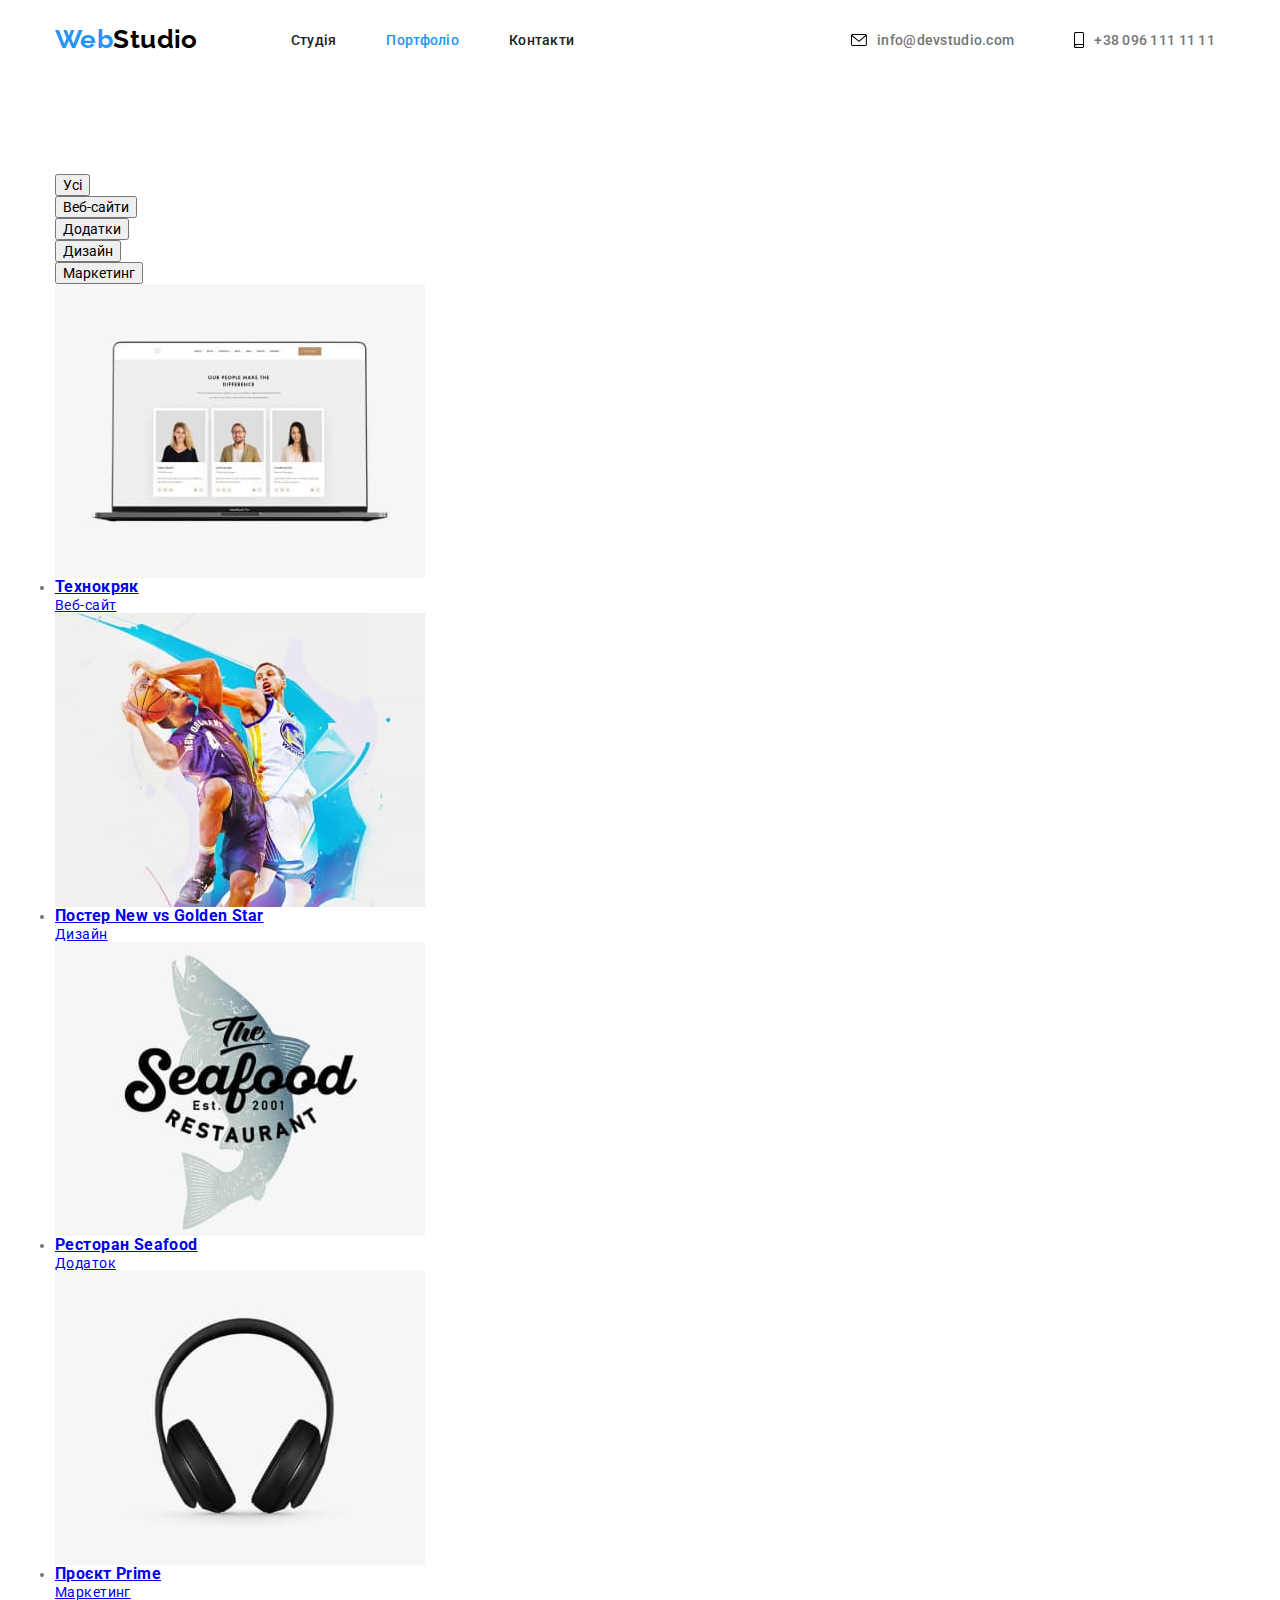
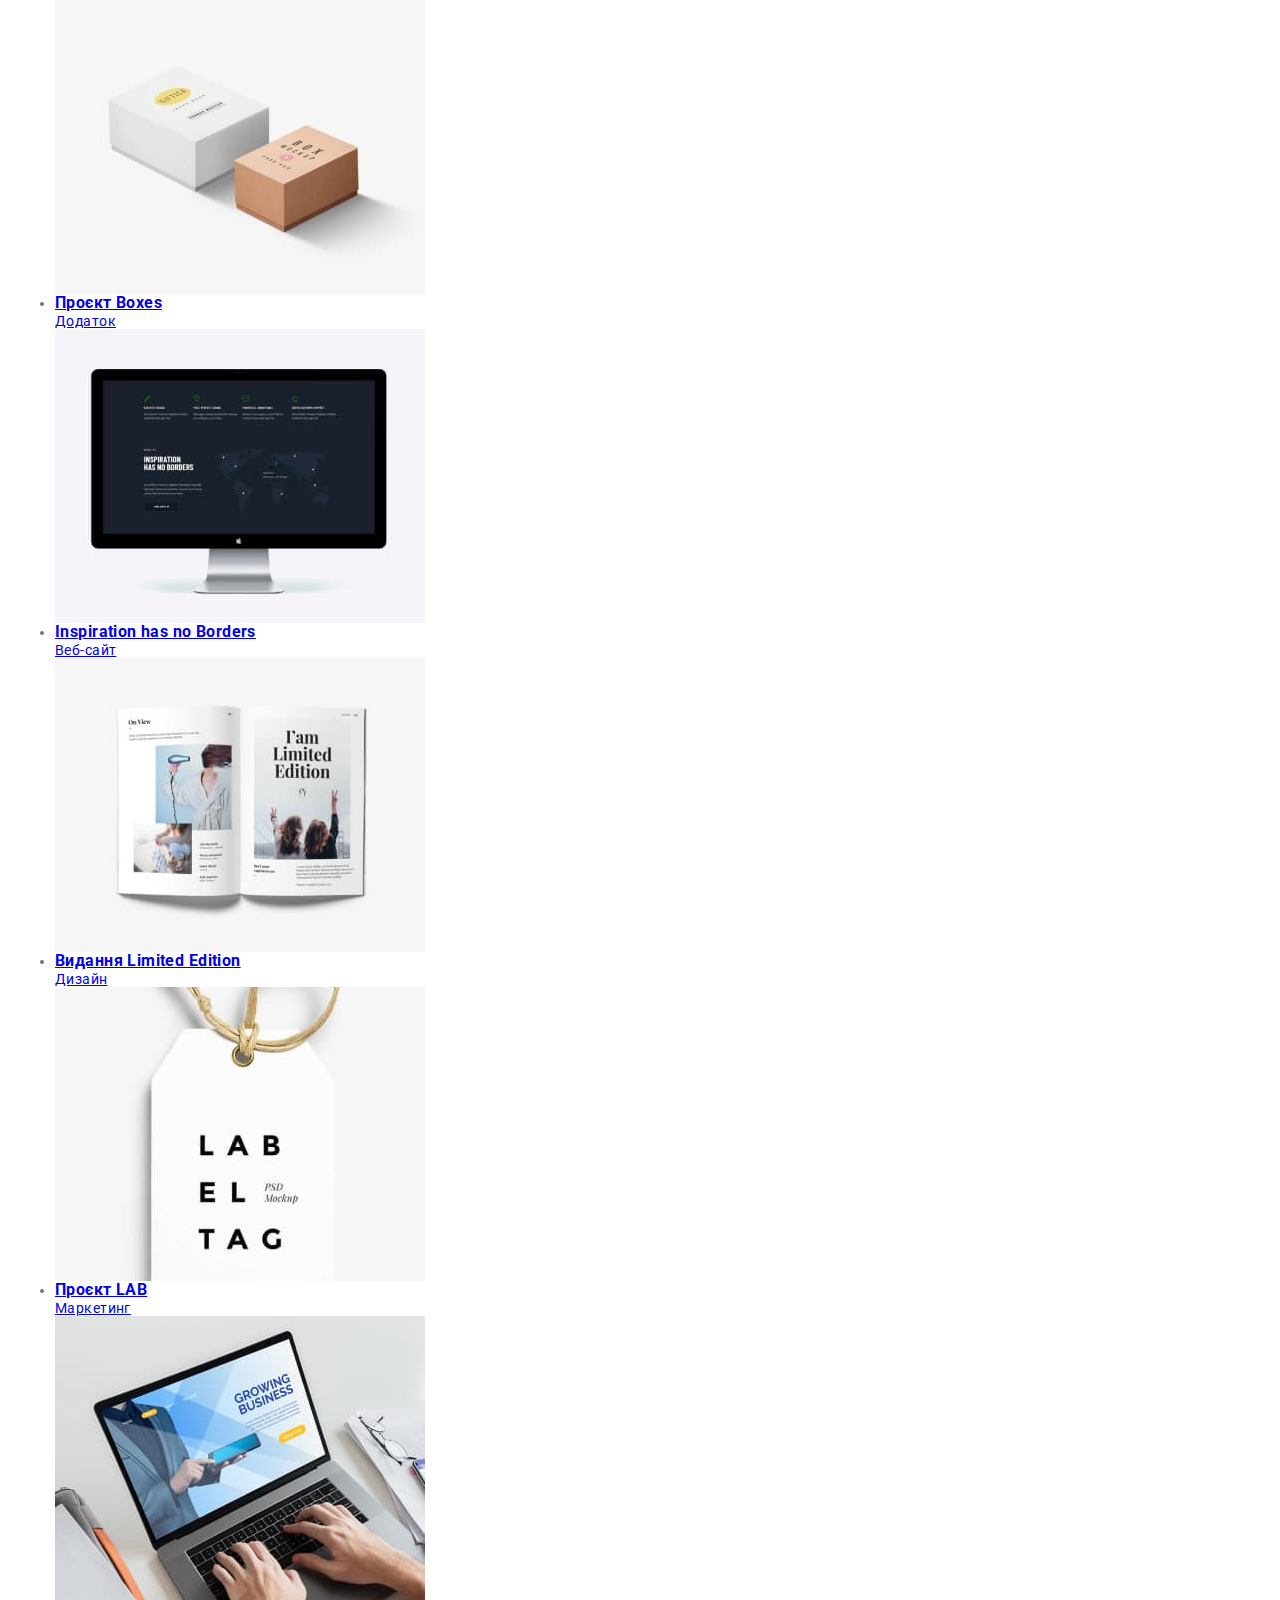
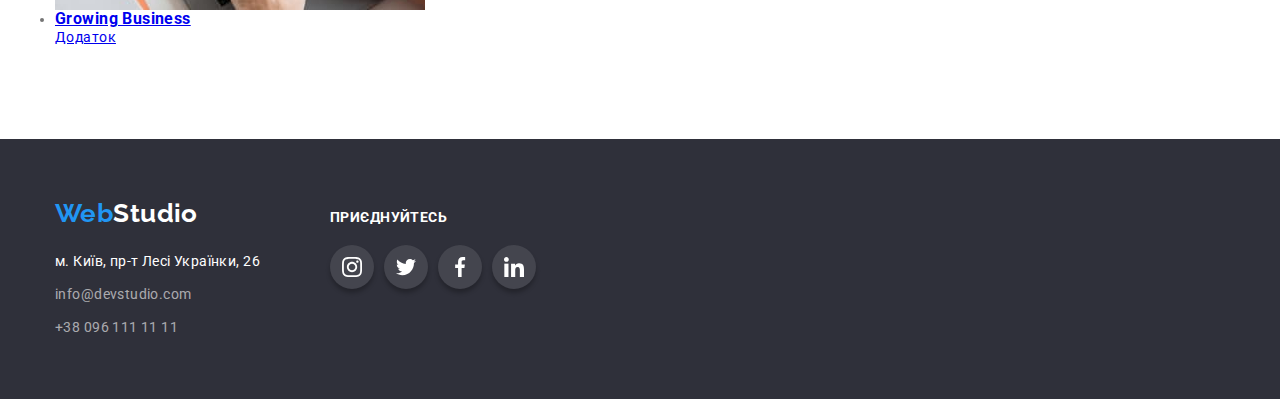
==== commit 21800cba: "preend" ====
--- a/portfolio.html
+++ b/portfolio.html
@@ -31,8 +31,22 @@
           </ul>
         </nav>
         <ul class="header-contacts heder-container">
-          <li><a href="mailto:info@devstudio.com" class="above">info@devstudio.com</a></li>
-          <li><a href="tel:+380961111111" class="above">+38 096 111 11 11</a></li>
+          <li>
+            <div class="icon-contacts">
+                <svg aria-label="конверт" class="above" width="16" height="12">
+                <use href="./images/sprite.svg#icon-envelope" ></use>
+              </svg>
+            <a href="mailto:info@devstudio.com" class="above">info@devstudio.com</a>
+          </div>
+        </li>
+          <li>
+            <div class="icon-contacts">
+                <svg aria-label="іконка смартфона" class="above" width="10" height="16" >
+                <use href="./images/sprite.svg#icon-smartphone" ></use>
+              </svg>
+             <a href="tel:+380961111111" class="above">+38 096 111 11 11</a>
+          </div>
+        </li>
         </ul>
       </div>
     </header>
@@ -50,15 +64,18 @@
           <h2 class="visualy-hidden">Сфери діяльності</h2>
           <ul class="projects-title">
             <li class="project-list">
-              <img src="./portfolio/tehnokryak.jpg" alt="Технокряк" width="370" />
+              <a href="./index.html" class="border-card-link">
+              <img src="./images/portfolio/tehnokryak.jpg" alt="Технокряк" width="370" />
               <div class="border-card">
                 <h3 class="title">Технокряк</h3>
                 <p class="list">Веб-сайт</p>
               </div>
-            </li>
-            <li class="project-list">
+              </a>
+            </li>
+            <li class="project-list">
+              <a href="./index.html" class="border-card-link">
               <img
-                src="./portfolio/goldenstar.jpg"
+                src="./images/portfolio/goldenstar.jpg"
                 alt="Постер New Orlean vs Golden Star"
                 width="370"
               />
@@ -66,120 +83,133 @@
                 <h3 class="title">Постер New vs Golden Star</h3>
                 <p class="list">Дизайн</p>
               </div>
-            </li>
-            <li class="project-list">
-              <img src="./portfolio/seafood.jpg" alt="Ресторан Seafood" width="370" />
+              </a>
+            </li>
+            <li class="project-list">
+              <a href="./index.html" class="border-card-link">
+              <img src="./images/portfolio/seafood.jpg" alt="Ресторан Seafood" width="370" />
               <div class="border-card">
                 <h3 class="title">Ресторан Seafood</h3>
                 <p class="list">Додаток</p>
               </div>
-            </li>
-            <li class="project-list">
-              <img src="./portfolio/prime.jpg" alt="Проєкт Prime" width="370" />
+              </a>
+            </li>
+            <li class="project-list">
+              <a href="./index.html" class="border-card-link">
+              <img src="./images/portfolio/prime.jpg" alt="Проєкт Prime" width="370" />
               <div class="border-card">
                 <h3 class="title">Проєкт Prime</h3>
                 <p class="list">Маркетинг</p>
               </div>
-            </li>
-            <li class="project-list">
-              <img src="./portfolio/boxes.jpg" alt="Проєкт Boxes" width="370" />
+              </a>
+            </li>
+            <li class="project-list">
+              <a href="./index.html" class="border-card-link">
+              <img src="./images/portfolio/boxes.jpg" alt="Проєкт Boxes" width="370" />
               <div class="border-card">
                 <h3 class="title">Проєкт Boxes</h3>
                 <p class="list">Додаток</p>
               </div>
-            </li>
-            <li class="project-list">
-              <img src="./portfolio/inspiration.jpg" alt="Inspiration has no Borders" width="370" />
+              </a>
+            </li>
+            <li class="project-list">
+              <a href="./index.html" class="border-card-link">
+              <img src="./images/portfolio/inspiration.jpg" alt="Inspiration has no Borders" width="370" />
               <div class="border-card">
                 <h3 class="title">Inspiration has no Borders</h3>
                 <p class="list">Веб-сайт</p>
               </div>
-            </li>
-            <li class="project-list">
-              <img src="./portfolio/limitededition.jpg" alt="Видання Limited Edition" width="370" />
+              </a>
+            </li>
+            <li class="project-list">
+              <a href="./index.html" class="border-card-link">
+              <img src="./images/portfolio/limitededition.jpg" alt="Видання Limited Edition" width="370" />
               <div class="border-card">
                 <h3 class="title">Видання Limited Edition</h3>
                 <p class="list">Дизайн</p>
               </div>
-            </li>
-            <li class="project-list">
-              <img src="./portfolio/lab.jpg" alt="Проєкт LAB" width="370" />
+              </a>
+            </li>
+            <li class="project-list">
+              <a href="./index.html" class="border-card-link">
+              <img src="./images/portfolio/lab.jpg" alt="Проєкт LAB" width="370" />
               <div class="border-card">
                 <h3 class="title">Проєкт LAB</h3>
                 <p class="list">Маркетинг</p>
               </div>
-            </li>
-            <li class="project-list">
-              <img src="./portfolio/growingbusiness.jpg" alt="Growing Business" width="370" />
+              </a>
+            </li>
+            <li class="project-list">
+              <a href="./index.html" class="border-card-link">
+              <img src="./images/portfolio/growingbusiness.jpg" alt="Growing Business" width="370" />
               <div class="border-card">
                 <h3 class="title">Growing Business</h3>
                 <p class="list">Додаток</p>
               </div>
+              </a>
             </li>
           </ul>
         </div>
       </section>
     </main>
-    <footer class="site-down">
-      <div class="container">
-        <div>
-          <a href="./index.html" class="logo logo-footer"
-            >Web<span class="logo-down">Studio</span></a
-          >
-          <address class="address">
-            <ul class="address-list">
-              <li class="address-list-container">
-                <a
-                  href="https://goo.gl/maps/CPtrU1FHBa2aNyZL9"
-                  target="_blank"
-                  rel="noopener noreferrer nofollow"
-                  class="link"
-                >
-                  м. Київ, пр-т Лесі Українки, 26</a
-                >
-              </li>
-              <li class="address-list-container">
-                <a href="mailto:info@devstudio.com" class="list">info@devstudio.com</a>
-              </li>
-              <li class="address-list-container">
-                <a href="tel:+380961111111" class="list">+38 096 111 11 11</a>
-              </li>
-            </ul>
-          </address>
+     <footer class="site-down">
+      <div class="container footer-logo-adress">
+        <div class ="logo-adress">
+        <a href="./index.html" class="logo logo-footer">Web<span class="logo-down">Studio</span></a>
+        <address class="address">
+          <ul class="address-list">
+            <li class="address-list-container">
+              <a
+                href="https://goo.gl/maps/CPtrU1FHBa2aNyZL9"
+                target="_blank"
+                rel="noopener noreferrer nofollow"
+                class="link"
+              >
+                м. Київ, пр-т Лесі Українки, 26</a
+              >
+            </li>
+            <li class="address-list-container">
+              <a href="mailto:info@devstudio.com" class="list">info@devstudio.com</a>
+            </li>
+            <li class="address-list-container">
+              <a href="tel:+380961111111" class="list">+38 096 111 11 11</a>
+            </li>
+          </ul>
+        </address>
         </div>
-        <div class="footer-social">
-          <h3 class="footer-container">приєднуйтесь</h3>
-          <ul class="footer-social-list">
-            <li class="footer-social-list-item">
-              <a href="" class="footer-sotial-list-link">
-                <svg aria-label="іконка інстаграму" class="footer-sotial-list-icon">
-                  <use href="./images/sprite.svg#icon-instagram"></use>
-                </svg>
-              </a>
-            </li>
-            <li class="footer-social-list-item">
-              <a href="" class="footer-sotial-list-link">
-                <svg aria-label="іконка твітеру" class="footer-sotial-list-icon">
-                  <use href="./images/sprite.svg#icon-twitter"></use>
-                </svg>
-              </a>
-            </li>
-            <li class="footer-social-list-item">
-              <a href="" class="footer-sotial-list-link">
-                <svg aria-label="іконка фейсбуку" class="footer-sotial-list-icon">
-                  <use href="./images/sprite.svg#icon-facebook"></use>
-                </svg>
-              </a>
-            </li>
-            <li class="footer-social-list-item">
-              <a href="" class="footer-sotial-list-link">
-                <svg aria-label="іконка лікедину" class="footer-sotial-list-icon">
-                  <use href="./images/sprite.svg#icon-linkedin"></use>
-                </svg>
-              </a>
-            </li>
-          </ul>
-        </div>
+             <div class="footer-social">
+                <h3 class="footer-container">приєднуйтесь</h3>
+                <ul class="footer-social-list">
+                  <li class="footer-social-list-item">
+                    <a href="" class="footer-sotial-list-link">
+                      <svg aria-label="іконка інстаграму" class="footer-sotial-list-icon">
+                        <use href="./images/sprite.svg#icon-instagram"></use>
+                      </svg>
+                    </a>
+                  </li>
+                  <li class="footer-social-list-item">
+                    <a href="" class="footer-sotial-list-link">
+                      <svg aria-label="іконка твітеру" class="footer-sotial-list-icon">
+                        <use href="./images/sprite.svg#icon-twitter"></use>
+                      </svg>
+                    </a>
+                  </li>
+                  <li class="footer-social-list-item">
+                    <a href="" class="footer-sotial-list-link">
+                      <svg aria-label="іконка фейсбуку" class="footer-sotial-list-icon">
+                        <use href="./images/sprite.svg#icon-facebook"></use>
+                      </svg>
+                    </a>
+                  </li>
+                  <li class="footer-social-list-item">
+                    <a href="" class="footer-sotial-list-link">
+                      <svg aria-label="іконка лікедину" class="footer-sotial-list-icon">
+                        <use href="./images/sprite.svg#icon-linkedin"></use>
+                      </svg>
+                    </a>
+                  </li>
+                </ul>
+              </div>
       </div>
     </footer>
   </body>
--- a/css/styles.css
+++ b/css/styles.css
@@ -153,34 +153,26 @@
 }
 .icon-contacts{
     display: flex;
-    align-items:center ;
-}
-
-
-.header-contacts .above {
-    display: inline-flex;
+    align-items:center;
+}
+
+
+.above {
+    display: block;
     align-items: center;
-    color: var(--secondary-text-color);
     font-weight: 500;
     letter-spacing: 0.02em;
     text-decoration: none;
-}
-.icon-phone {
-    width: 10px;
-    height: 16px;
-    fill: #757575;
+    color: var(--secondary-text-color);
     margin-right: 10px;
-}
-
-.icon-envelope {
-    width: 16px;
-    height: 12px;
-    fill: #757575;
-    margin-right: 10px;
-}
-.header-contacts .above:hover,
-.header-contacts .above:focus {
-    color: var(--accent-text-color);
+    
+}
+
+
+.icon-contacts:hover  .above,
+.icon-contacts:focus  .above{
+    color: var(--accent-text-color);
+    fill: currentColor;
 }
 
 
@@ -190,7 +182,7 @@
     background-color: var(--primary-bcg-color);
     padding: 200px 0;
     text-align: center;
-    background-image: linear-gradient(rgba(47, 48, 58, 0.4),rgba(47, 48, 58, 0.4)), url("../img/imghero.jpg");
+    background-image: linear-gradient(rgba(47, 48, 58, 0.4),rgba(47, 48, 58, 0.4)), url("../images/img/imghero.jpg");
     background-size: cover;
     }
 
@@ -418,11 +410,12 @@
     align-items: baseline;
     background-color: var(--primary-bcg-color);
     padding: 60px 0;
-    
-
-    
-}
-
+      
+}
+.footer-logo-adress{
+    display: flex;
+    align-items: baseline;
+}
 .address {
     font-style: normal;
     margin-top: 20px;
@@ -507,78 +500,90 @@
     fill: var(--accent-secondary-text-color);
 
 /* Портфолио */
-
-.header-line {
-    border-bottom: 1px solid var(--hr-line-color);
-}
-
-.portfolio {
-    list-style: none;
-}
-
-.button-portfolio {
-    font-family: 'Roboto';
-    font-style: normal;
-    font-weight: 500;
-    font-size: 16px;
-    line-height: 1.62;
-    letter-spacing: 0.03em;
-    color: var(--primary-text-color);
-    background-color: var(--secondary-bcg-color);
-    border-radius: 4px;
-    padding: 6px 22px;
-    border: none;
-    cursor: pointer;
-}
-.buttom-container{
-    display: flex;
-    column-gap: 8px;
-    justify-content: center;
-    margin-bottom: 50px;
-}
-.button-portfolio:hover,
-.button-portfolio:focus {
-    background-color: var(--accent-text-color);
-    color: var(--accent-secondary-text-color);
-    box-shadow: 0px 3px 1px rgba(0, 0, 0, 0.1), 0px 1px 2px rgba(0, 0, 0, 0.08), 0px 2px 2px rgba(0, 0, 0, 0.12);
-}
-
-.projects {
-    font-weight: 700;
-    font-size: 36px;
-    text-align: center;
-    color: var(--primary-text-color);
-}
-
-.border-card{
-    padding-top: 20px;
-    padding-left: 24px;
-    padding-bottom: 20px;
-    padding-right: 24px;
-    border: 1px solid #EEEEEE;
-    border-top: none;
-}
-
-.project-list .title {
-    font-weight: 700;
-    font-size: 18px;
-    line-height: 2;
-    letter-spacing: 0.06em;
-    color: var(--primary-text-color);
-    margin-bottom: 4px;
-}
-
-.project-list .list {
-    font-size: 16px;
-    line-height: 1.87;
-    
-    
-}
-
-.projects-title {
-    list-style: none;
-    display: flex;
-    flex-wrap: wrap;
-    gap: 30px;
-    justify-content: center; 
-}+    
+    .header-line {
+       border-bottom: 1px solid var(--hr-line-color);
+    }
+        
+    .portfolio {
+        list-style: none;
+    }
+
+    .button-portfolio {
+        font-family: 'Roboto';
+        font-style: normal;
+        font-weight: 500;
+        font-size: 16px;
+        line-height: 1.62;
+        letter-spacing: 0.03em;
+        color: var(--primary-text-color);
+        background-color: var(--secondary-bcg-color);
+        border-radius: 4px;
+        padding: 6px 22px;
+        border: none;
+        cursor: pointer;
+    }
+
+    .buttom-container {
+        display: flex;
+        column-gap: 8px;
+        justify-content: center;
+        margin-bottom: 50px;
+    }
+
+    .button-portfolio:hover,
+    .button-portfolio:focus {
+        background-color: var(--accent-text-color);
+        color: var(--accent-secondary-text-color);
+        box-shadow: 0px 3px 1px rgba(0, 0, 0, 0.1), 0px 1px 2px rgba(0, 0, 0, 0.08), 0px 2px 2px rgba(0, 0, 0, 0.12);
+    }
+
+    .projects {
+        font-weight: 700;
+        font-size: 36px;
+        text-align: center;
+        color: var(--primary-text-color);
+    }
+    .border-card-link:hover,
+    .border-card-link:focus {
+        box-shadow: 0px 1px 1px rgba(0, 0, 0, 0.12), 0px 4px 4px rgba(0, 0, 0, 0.06), 1px 4px 6px rgba(0, 0, 0, 0.16);
+    }
+    .border-card-link {
+        display: block;
+        text-decoration: none;
+    }
+
+    .border-card {
+        padding-top: 20px;
+        padding-left: 24px;
+        padding-bottom: 20px;
+        padding-right: 24px;
+        border: 1px solid #EEEEEE;
+        border-top: none;
+    }
+
+    .title {
+        font-weight: 700;
+        font-size: 18px;
+        line-height: 2;
+        letter-spacing: 0.06em;
+        color: var(--primary-text-color);
+        margin-bottom: 4px;
+    }
+
+    .list {
+        font-size: 16px;
+        line-height: 30px;
+        letter-spacing: 0.03em;
+        color: #757575;
+
+
+    }
+
+    .projects-title {
+        list-style: none;
+        display: flex;
+        flex-wrap: wrap;
+        gap: 30px;
+        justify-content: center;
+    }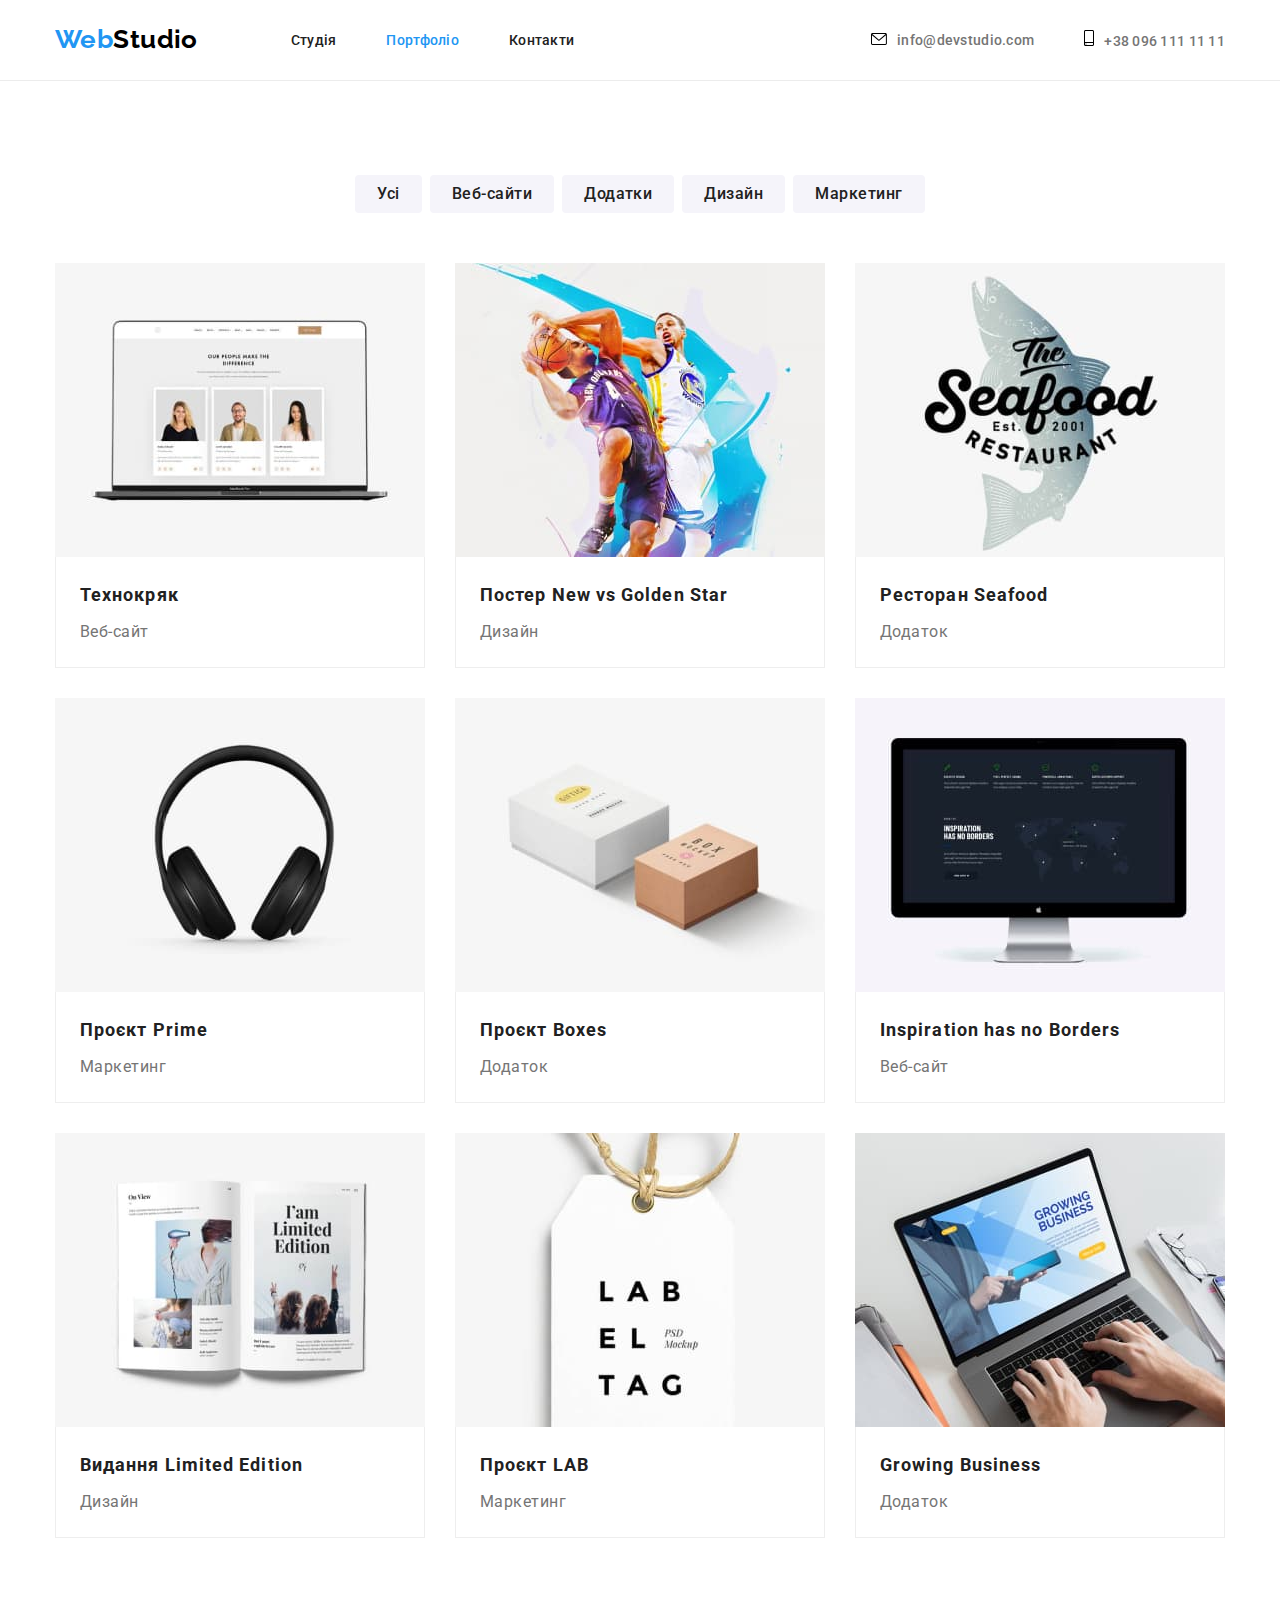
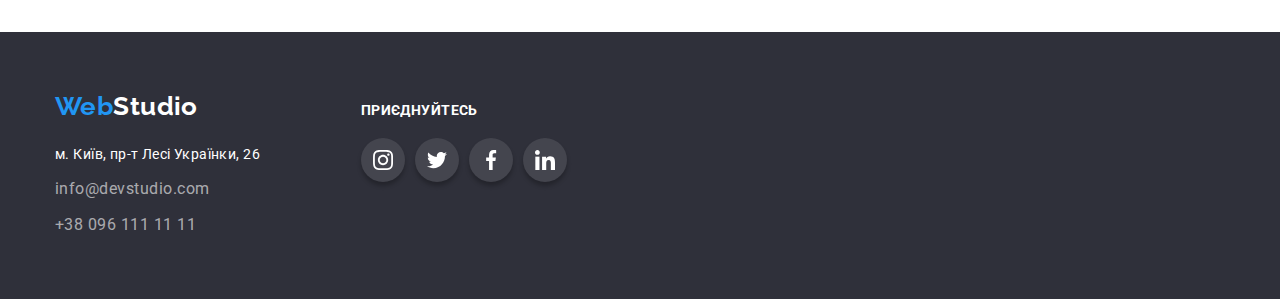
==== commit 384b976b: "hwfinish" ====
--- a/portfolio.html
+++ b/portfolio.html
@@ -33,18 +33,16 @@
         <ul class="header-contacts heder-container">
           <li>
             <div class="icon-contacts">
-                <svg aria-label="конверт" class="above" width="16" height="12">
+                <a href="mailto:info@devstudio.com" class="above"><svg aria-label="конверт" class="above-icon" width="16" height="12">
                 <use href="./images/sprite.svg#icon-envelope" ></use>
-              </svg>
-            <a href="mailto:info@devstudio.com" class="above">info@devstudio.com</a>
+              </svg>info@devstudio.com</a>
           </div>
         </li>
           <li>
             <div class="icon-contacts">
-                <svg aria-label="іконка смартфона" class="above" width="10" height="16" >
+             <a href="tel:+380961111111" class="above"><svg aria-label="іконка смартфона" class="above-icon" width="10" height="16" >
                 <use href="./images/sprite.svg#icon-smartphone" ></use>
-              </svg>
-             <a href="tel:+380961111111" class="above">+38 096 111 11 11</a>
+              </svg>+38 096 111 11 11</a>
           </div>
         </li>
         </ul>
--- a/css/styles.css
+++ b/css/styles.css
@@ -164,10 +164,10 @@
     letter-spacing: 0.02em;
     text-decoration: none;
     color: var(--secondary-text-color);
-    margin-right: 10px;
-    
-}
-
+    }
+.above-icon {
+margin-right: 10px;
+}
 
 .icon-contacts:hover  .above,
 .icon-contacts:focus  .above{
@@ -180,10 +180,14 @@
 
 .hero {
     background-color: var(--primary-bcg-color);
+    max-width: 1600px;
+    height: 600px;
     padding: 200px 0;
     text-align: center;
     background-image: linear-gradient(rgba(47, 48, 58, 0.4),rgba(47, 48, 58, 0.4)), url("../images/img/imghero.jpg");
     background-size: cover;
+    margin: 0 auto;
+    background-repeat: no-repeat;
     }
 
 
@@ -346,20 +350,19 @@
     height: 44px;
     border-radius: 50%;
     background-color: #FFFFFF;
+    color: var(--secondary-text-color);
 }
 .sotial-list-link:hover,
 .sotial-list-link:focus{
     background-color: var(--accent-text-color);
+    color: var(--accent-secondary-text-color);
 }
 .sotial-list-icon{
     width: 20px;
     height: 20px;
-    fill: #AFB1B8;
-}
-.sotial-list-link:hover .sotial-list-icon,
-.sotial-list-link:focus .sotial-list-icon {
-    fill: var(--accent-secondary-text-color);
-}
+    fill: currentColor;
+}
+
 /* Постійні клієнти*/
 
 .customer-title {
@@ -384,15 +387,17 @@
       height: 92px;
       border: 1px solid #AFB1B8;
       border-radius: 4px;
+      color:var(--secondary-text-color);
   }
   .customer-link:hover,
   .customer-link:focus {
       border-color: var(--accent-text-color);
+      color: var(--contacts-footer-color);
   }
 .customer-icon {
     width: 106px;
     height: 60px;
-    fill: #AFB1B8;
+    fill: currentColor;
     
 }
 
@@ -420,12 +425,11 @@
     font-style: normal;
     margin-top: 20px;
 }
-
+.logo-adress {
+margin-right: 70px;
+}
 .address .address-list {
     list-style: none;
-    display: flex;
-    flex-direction: column;
-    margin-right: 70px;
 }
 .address-list-container:not(:last-child){
     margin-bottom: 9px;
@@ -498,7 +502,7 @@
 .footer-sotial-list-link:hover .footer-sotial-list-icon,
 .footer-sotial-list-link:focus .footer-sotial-list-icon {
     fill: var(--accent-secondary-text-color);
-
+}
 /* Портфолио */
     
     .header-line {
